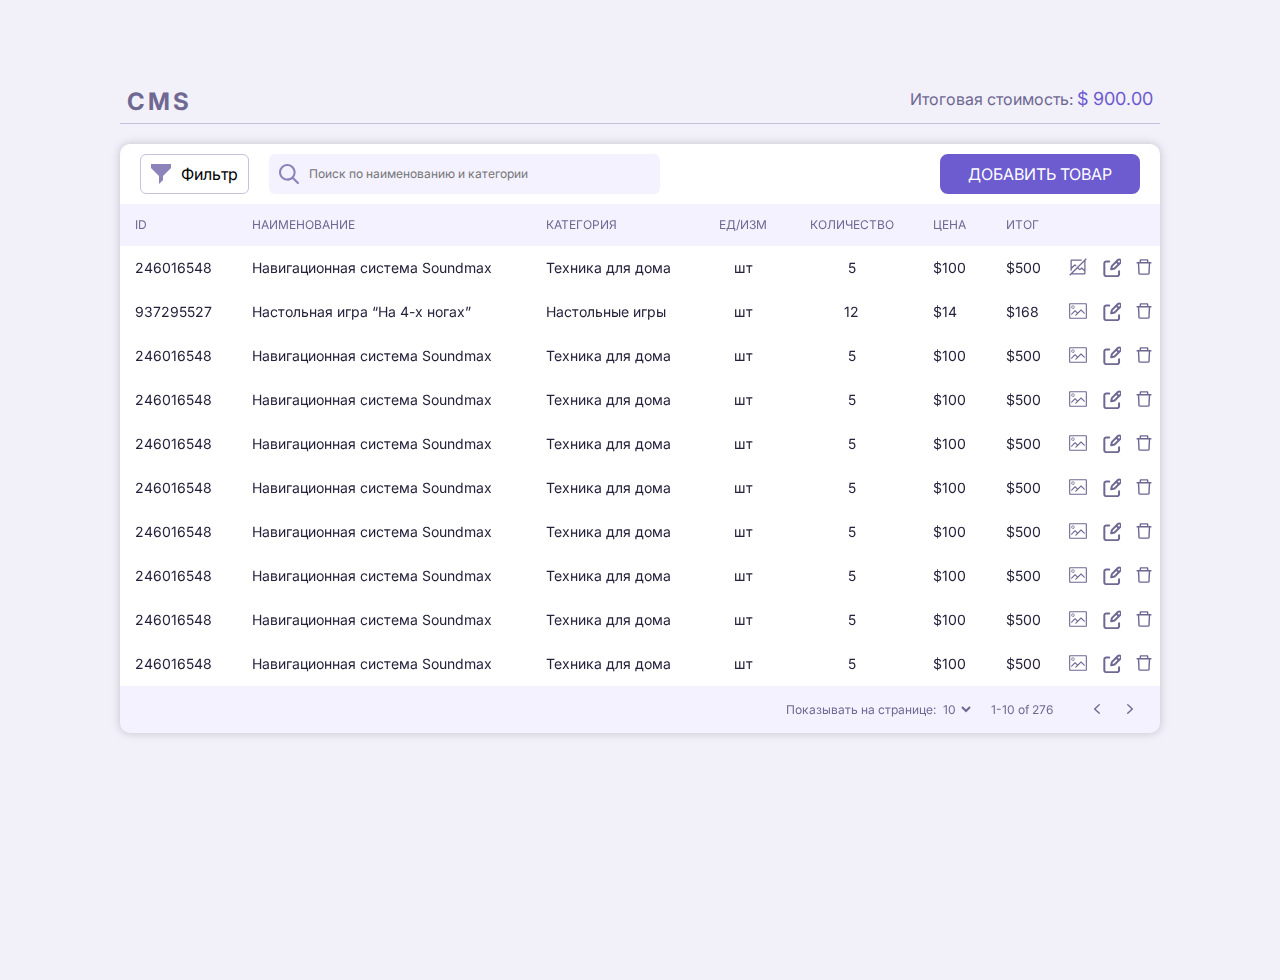
==== crm.html @ dfd211ee "this" ====
<!DOCTYPE html>
<html lang="ru">

<head>
  <meta charset="UTF-8">
  <meta http-equiv="X-UA-Compatible" content="IE=edge">
  <meta name="viewport" content="width=device-width, initial-scale=1.0">
  <link rel="stylesheet" href="style/style.css">
  <link rel="stylesheet" href="style/normalize.css">
  <link rel="stylesheet" href="style/reset.css">
  <link rel="preconnect" href="https://fonts.googleapis.com">
  <link rel="preconnect" href="https://fonts.gstatic.com" crossorigin>
  <link href="https://fonts.googleapis.com/css2?family=Inter:wght@300;400;500;700&family=Lato:wght@300;700&family=Rubik:wght@300;400;500;600;700&display=swap" rel="stylesheet">
  <script defer src="js/this.js"></script>
  <script defer src="js/cart.js"></script>
  <title>CRM-ShopOnline</title>
</head>

<body>

  <main class="main">
    <section class="table">
      <div class="container table__container">
        <div class="table__header">
          <h1 class="table__title">CMS</h1>
          <p class="add-item-text">Итоговая стоимость: <span class="add-item-price">$ 900.00</span></p>
        </div>

        <section class="main-content">
          <div class="main-content__container">
            <div class="main-content__head">
              <button class="main-content__button-f">Фильтр</button>
              <input type="text" class="main-content__search" placeholder="Поиск по наименованию и категории">

              <button class="main-content__button" type="submit">Добавить товар</button>

            </div>

            <div class="main-content__main-table">
              <table class="main-content__table-list">
                <thead class="main-content__thead">
                  <tr class="main-content__tr">
                    <td class="main-content__td">ID</td>
                    <td class="main-content__td">Наименование</td>
                    <td class="main-content__td">Категория</td>
                    <td class="main-content__td">ед/изм</td>
                    <td class="main-content__td">количество</td>
                    <td class="main-content__td">цена</td>
                    <td class="main-content__td">ИТОГ</td>
                    <td class="main-content__td"></td>
                    <td class="main-content__td"></td>
                    <td class="main-content__td"></td>
                  </tr>
                </thead>
                <tbody class="main-content__tbody">
                  <tr class="main-content__trr">
                    <td class="main-content__tdd">246016548</td>
                    <td class="main-content__tdd">Навигационная система Soundmax</td>
                    <td class="main-content__tdd">Техника для дома</td>
                    <td class="main-content__tdd">шт</td>
                    <td class="main-content__tdd">5</td>
                    <td class="main-content__tdd">$100</td>
                    <td class="main-content__tdd">$500</td>
                    <td class="main-content__tdd-noimg">
                      <a href="#" class="main-content__link">
                        <svg xmlns="http://www.w3.org/2000/svg" width="20" height="20" viewBox="0 0 20 20" fill="none">
                          <path d="M18.75 2.13375L17.8663 1.25L1.25 17.8663L2.13375 18.75L3.38375 17.5H16.25C16.5814 17.4995 16.899 17.3676 17.1333 17.1333C17.3676 16.899 17.4995 16.5814 17.5 16.25V3.38375L18.75 2.13375ZM16.25 16.25H4.63375L9.50437 11.3794L10.9913 12.8663C11.2257 13.1006 11.5435 13.2322 11.875 13.2322C12.2065 13.2322 12.5243 13.1006 12.7587 12.8663L13.75 11.875L16.25 14.3731V16.25ZM16.25 12.605L14.6337 10.9888C14.3993 10.7544 14.0815 10.6228 13.75 10.6228C13.4185 10.6228 13.1007 10.7544 12.8663 10.9888L11.875 11.98L10.3894 10.4944L16.25 4.63375V12.605Z" fill="#6E6893" />
                          <path d="M3.75 13.75V11.875L6.875 8.75187L7.73313 9.61062L8.61812 8.72563L7.75875 7.86625C7.52434 7.63191 7.20646 7.50027 6.875 7.50027C6.54354 7.50027 6.22566 7.63191 5.99125 7.86625L3.75 10.1075V3.75H13.75V2.5H3.75C3.41858 2.50033 3.10083 2.63213 2.86648 2.86648C2.63213 3.10083 2.50033 3.41858 2.5 3.75V13.75H3.75Z" fill="#6E6893" />
                        </svg>
                      </a>
                    </td>
                    <td class="main-content__tdd-edit">
                      <a href="#" class="main-content__link">
                        <svg xmlns="http://www.w3.org/2000/svg" width="20" height="20" viewBox="0 0 20 20" fill="none">
                          <g clip-path="url(#clip0_4315_208)">
                            <path d="M15.5629 4.86078L17.6394 6.93629L15.5629 4.86078ZM16.8982 3.03233L11.2834 8.64709C10.9933 8.9368 10.7955 9.3059 10.7148 9.70789L10.1962 12.304L12.7923 11.7844C13.1942 11.704 13.5629 11.5069 13.8531 11.2167L19.4678 5.60196C19.6366 5.43324 19.7704 5.23293 19.8617 5.01248C19.953 4.79203 20 4.55576 20 4.31714C20 4.07853 19.953 3.84225 19.8617 3.6218C19.7704 3.40136 19.6366 3.20105 19.4678 3.03233C19.2991 2.8636 19.0988 2.72976 18.8784 2.63845C18.6579 2.54714 18.4216 2.50014 18.183 2.50014C17.9444 2.50014 17.7081 2.54714 17.4877 2.63845C17.2672 2.72976 17.0669 2.8636 16.8982 3.03233V3.03233Z" stroke="#6E6893" stroke-width="2" stroke-linecap="round" stroke-linejoin="round" />
                            <path d="M18.0394 14.2648V17.206C18.0394 17.726 17.8328 18.2248 17.4651 18.5925C17.0973 18.9602 16.5986 19.1668 16.0786 19.1668H5.29415C4.77411 19.1668 4.27537 18.9602 3.90765 18.5925C3.53993 18.2248 3.33334 17.726 3.33334 17.206V6.42157C3.33334 5.90154 3.53993 5.4028 3.90765 5.03508C4.27537 4.66735 4.77411 4.46077 5.29415 4.46077H8.23535" stroke="#6E6893" stroke-width="2" stroke-linecap="round" stroke-linejoin="round" />
                          </g>
                          <defs>
                            <clipPath id="clip0_4315_208">
                              <rect width="20" height="20" fill="white" />
                            </clipPath>
                          </defs>
                        </svg>
                      </a>
                    </td>
                    <td class="main-content__tdd-delete">
                      <a href="#" class="main-content__link">
                        <svg xmlns="http://www.w3.org/2000/svg" width="20" height="20" viewBox="0 0 20 20" fill="none">
                          <path d="M7.03125 3.59375H6.875C6.96094 3.59375 7.03125 3.52344 7.03125 3.4375V3.59375H12.9688V3.4375C12.9688 3.52344 13.0391 3.59375 13.125 3.59375H12.9688V5H14.375V3.4375C14.375 2.74805 13.8145 2.1875 13.125 2.1875H6.875C6.18555 2.1875 5.625 2.74805 5.625 3.4375V5H7.03125V3.59375ZM16.875 5H3.125C2.7793 5 2.5 5.2793 2.5 5.625V6.25C2.5 6.33594 2.57031 6.40625 2.65625 6.40625H3.83594L4.31836 16.6211C4.34961 17.2871 4.90039 17.8125 5.56641 17.8125H14.4336C15.1016 17.8125 15.6504 17.2891 15.6816 16.6211L16.1641 6.40625H17.3438C17.4297 6.40625 17.5 6.33594 17.5 6.25V5.625C17.5 5.2793 17.2207 5 16.875 5ZM14.2832 16.4062H5.7168L5.24414 6.40625H14.7559L14.2832 16.4062Z" fill="#6E6893" />
                        </svg>
                      </a>
                    </td>
                  </tr>

                  <tr class="main-content__trr">
                    <td class="main-content__tdd">937295527</td>
                    <td class="main-content__tdd">Настольная игра “На 4-х ногах”</td>
                    <td class="main-content__tdd">Настольные игры</td>
                    <td class="main-content__tdd">шт</td>
                    <td class="main-content__tdd">12</td>
                    <td class="main-content__tdd">$14</td>
                    <td class="main-content__tdd">$168</td>
                    <td class="main-content__tdd-noimg">
                      <a href="#" class="main-content__link">
                        <svg xmlns="http://www.w3.org/2000/svg" width="20" height="20" viewBox="0 0 20 20" fill="none">
                          <path d="M17.7778 2.22223H2.22223C1.92754 2.22223 1.64493 2.33929 1.43655 2.54767C1.22818 2.75604 1.11111 3.03866 1.11111 3.33334V16.6667C1.11111 16.9614 1.22818 17.244 1.43655 17.4523C1.64493 17.6607 1.92754 17.7778 2.22223 17.7778H17.7778C18.0725 17.7778 18.3551 17.6607 18.5635 17.4523C18.7718 17.244 18.8889 16.9614 18.8889 16.6667V3.33334C18.8889 3.03866 18.7718 2.75604 18.5635 2.54767C18.3551 2.33929 18.0725 2.22223 17.7778 2.22223ZM2.22223 16.6667V3.33334H17.7778V16.6667H2.22223Z" fill="#6E6893"/>
                          <path d="M4.95555 7.77778C5.28518 7.77778 5.60741 7.68003 5.8815 7.49689C6.15558 7.31376 6.3692 7.05346 6.49535 6.74892C6.62149 6.44437 6.6545 6.10926 6.59019 5.78596C6.52588 5.46266 6.36715 5.16569 6.13406 4.9326C5.90097 4.69951 5.604 4.54078 5.2807 4.47647C4.9574 4.41216 4.62228 4.44516 4.31774 4.57131C4.0132 4.69746 3.7529 4.91108 3.56976 5.18516C3.38663 5.45924 3.28888 5.78147 3.28888 6.11111C3.28888 6.55314 3.46447 6.97706 3.77703 7.28962C4.0896 7.60218 4.51352 7.77778 4.95555 7.77778ZM4.95555 5.22222C5.13158 5.22112 5.30399 5.27232 5.45089 5.36932C5.5978 5.46632 5.71259 5.60476 5.78072 5.76708C5.84885 5.9294 5.86725 6.1083 5.83358 6.28109C5.79992 6.45389 5.7157 6.61279 5.59161 6.73766C5.46752 6.86253 5.30915 6.94774 5.13657 6.98249C4.96399 7.01724 4.78498 6.99997 4.62223 6.93285C4.45949 6.86574 4.32033 6.75182 4.22241 6.60552C4.12449 6.45923 4.07222 6.28715 4.07221 6.11111C4.07367 5.87729 4.1672 5.65345 4.33255 5.48811C4.49789 5.32277 4.72172 5.22923 4.95555 5.22778V5.22222Z" fill="#6E6893"/>
                          <path d="M12.6555 8.53889L9.65555 11.5389L7.43332 9.31666C7.32923 9.21319 7.18843 9.15511 7.04166 9.15511C6.89489 9.15511 6.75408 9.21319 6.64999 9.31666L3.28888 12.7222V14.2944L7.0611 10.5222L8.88888 12.3222L6.80555 14.4056H8.33332L13.0278 9.71111L16.6667 13.3333V11.7667L13.4389 8.53889C13.3348 8.43541 13.194 8.37733 13.0472 8.37733C12.9004 8.37733 12.7596 8.43541 12.6555 8.53889Z" fill="#6E6893"/>
                        </svg>
                      </a>
                    </td>
                    <td class="main-content__tdd-edit">
                      <a href="#" class="main-content__link">
                        <svg xmlns="http://www.w3.org/2000/svg" width="20" height="20" viewBox="0 0 20 20" fill="none">
                          <g clip-path="url(#clip0_4315_208)">
                            <path d="M15.5629 4.86078L17.6394 6.93629L15.5629 4.86078ZM16.8982 3.03233L11.2834 8.64709C10.9933 8.9368 10.7955 9.3059 10.7148 9.70789L10.1962 12.304L12.7923 11.7844C13.1942 11.704 13.5629 11.5069 13.8531 11.2167L19.4678 5.60196C19.6366 5.43324 19.7704 5.23293 19.8617 5.01248C19.953 4.79203 20 4.55576 20 4.31714C20 4.07853 19.953 3.84225 19.8617 3.6218C19.7704 3.40136 19.6366 3.20105 19.4678 3.03233C19.2991 2.8636 19.0988 2.72976 18.8784 2.63845C18.6579 2.54714 18.4216 2.50014 18.183 2.50014C17.9444 2.50014 17.7081 2.54714 17.4877 2.63845C17.2672 2.72976 17.0669 2.8636 16.8982 3.03233V3.03233Z" stroke="#6E6893" stroke-width="2" stroke-linecap="round" stroke-linejoin="round" />
                            <path d="M18.0394 14.2648V17.206C18.0394 17.726 17.8328 18.2248 17.4651 18.5925C17.0973 18.9602 16.5986 19.1668 16.0786 19.1668H5.29415C4.77411 19.1668 4.27537 18.9602 3.90765 18.5925C3.53993 18.2248 3.33334 17.726 3.33334 17.206V6.42157C3.33334 5.90154 3.53993 5.4028 3.90765 5.03508C4.27537 4.66735 4.77411 4.46077 5.29415 4.46077H8.23535" stroke="#6E6893" stroke-width="2" stroke-linecap="round" stroke-linejoin="round" />
                          </g>
                          <defs>
                            <clipPath id="clip0_4315_208">
                              <rect width="20" height="20" fill="white" />
                            </clipPath>
                          </defs>
                        </svg>
                      </a>
                    </td>
                    <td class="main-content__tdd-delete">
                      <a href="#" class="main-content__link">
                        <svg xmlns="http://www.w3.org/2000/svg" width="20" height="20" viewBox="0 0 20 20" fill="none">
                          <path d="M7.03125 3.59375H6.875C6.96094 3.59375 7.03125 3.52344 7.03125 3.4375V3.59375H12.9688V3.4375C12.9688 3.52344 13.0391 3.59375 13.125 3.59375H12.9688V5H14.375V3.4375C14.375 2.74805 13.8145 2.1875 13.125 2.1875H6.875C6.18555 2.1875 5.625 2.74805 5.625 3.4375V5H7.03125V3.59375ZM16.875 5H3.125C2.7793 5 2.5 5.2793 2.5 5.625V6.25C2.5 6.33594 2.57031 6.40625 2.65625 6.40625H3.83594L4.31836 16.6211C4.34961 17.2871 4.90039 17.8125 5.56641 17.8125H14.4336C15.1016 17.8125 15.6504 17.2891 15.6816 16.6211L16.1641 6.40625H17.3438C17.4297 6.40625 17.5 6.33594 17.5 6.25V5.625C17.5 5.2793 17.2207 5 16.875 5ZM14.2832 16.4062H5.7168L5.24414 6.40625H14.7559L14.2832 16.4062Z" fill="#6E6893" />
                        </svg>
                      </a>
                    </td>
                  </tr>

                  <tr class="main-content__trr">
                    <td class="main-content__tdd">246016548</td>
                    <td class="main-content__tdd">Навигационная система Soundmax</td>
                    <td class="main-content__tdd">Техника для дома</td>
                    <td class="main-content__tdd">шт</td>
                    <td class="main-content__tdd">5</td>
                    <td class="main-content__tdd">$100</td>
                    <td class="main-content__tdd">$500</td>
                    <td class="main-content__tdd-noimg">
                      <a href="#" class="main-content__link">
                        <svg xmlns="http://www.w3.org/2000/svg" width="20" height="20" viewBox="0 0 20 20" fill="none">
                          <path d="M17.7778 2.22223H2.22223C1.92754 2.22223 1.64493 2.33929 1.43655 2.54767C1.22818 2.75604 1.11111 3.03866 1.11111 3.33334V16.6667C1.11111 16.9614 1.22818 17.244 1.43655 17.4523C1.64493 17.6607 1.92754 17.7778 2.22223 17.7778H17.7778C18.0725 17.7778 18.3551 17.6607 18.5635 17.4523C18.7718 17.244 18.8889 16.9614 18.8889 16.6667V3.33334C18.8889 3.03866 18.7718 2.75604 18.5635 2.54767C18.3551 2.33929 18.0725 2.22223 17.7778 2.22223ZM2.22223 16.6667V3.33334H17.7778V16.6667H2.22223Z" fill="#6E6893"/>
                          <path d="M4.95555 7.77778C5.28518 7.77778 5.60741 7.68003 5.8815 7.49689C6.15558 7.31376 6.3692 7.05346 6.49535 6.74892C6.62149 6.44437 6.6545 6.10926 6.59019 5.78596C6.52588 5.46266 6.36715 5.16569 6.13406 4.9326C5.90097 4.69951 5.604 4.54078 5.2807 4.47647C4.9574 4.41216 4.62228 4.44516 4.31774 4.57131C4.0132 4.69746 3.7529 4.91108 3.56976 5.18516C3.38663 5.45924 3.28888 5.78147 3.28888 6.11111C3.28888 6.55314 3.46447 6.97706 3.77703 7.28962C4.0896 7.60218 4.51352 7.77778 4.95555 7.77778ZM4.95555 5.22222C5.13158 5.22112 5.30399 5.27232 5.45089 5.36932C5.5978 5.46632 5.71259 5.60476 5.78072 5.76708C5.84885 5.9294 5.86725 6.1083 5.83358 6.28109C5.79992 6.45389 5.7157 6.61279 5.59161 6.73766C5.46752 6.86253 5.30915 6.94774 5.13657 6.98249C4.96399 7.01724 4.78498 6.99997 4.62223 6.93285C4.45949 6.86574 4.32033 6.75182 4.22241 6.60552C4.12449 6.45923 4.07222 6.28715 4.07221 6.11111C4.07367 5.87729 4.1672 5.65345 4.33255 5.48811C4.49789 5.32277 4.72172 5.22923 4.95555 5.22778V5.22222Z" fill="#6E6893"/>
                          <path d="M12.6555 8.53889L9.65555 11.5389L7.43332 9.31666C7.32923 9.21319 7.18843 9.15511 7.04166 9.15511C6.89489 9.15511 6.75408 9.21319 6.64999 9.31666L3.28888 12.7222V14.2944L7.0611 10.5222L8.88888 12.3222L6.80555 14.4056H8.33332L13.0278 9.71111L16.6667 13.3333V11.7667L13.4389 8.53889C13.3348 8.43541 13.194 8.37733 13.0472 8.37733C12.9004 8.37733 12.7596 8.43541 12.6555 8.53889Z" fill="#6E6893"/>
                        </svg>
                      </a>
                    </td>
                    <td class="main-content__tdd-edit">
                      <a href="#" class="main-content__link">
                        <svg xmlns="http://www.w3.org/2000/svg" width="20" height="20" viewBox="0 0 20 20" fill="none">
                          <g clip-path="url(#clip0_4315_208)">
                            <path d="M15.5629 4.86078L17.6394 6.93629L15.5629 4.86078ZM16.8982 3.03233L11.2834 8.64709C10.9933 8.9368 10.7955 9.3059 10.7148 9.70789L10.1962 12.304L12.7923 11.7844C13.1942 11.704 13.5629 11.5069 13.8531 11.2167L19.4678 5.60196C19.6366 5.43324 19.7704 5.23293 19.8617 5.01248C19.953 4.79203 20 4.55576 20 4.31714C20 4.07853 19.953 3.84225 19.8617 3.6218C19.7704 3.40136 19.6366 3.20105 19.4678 3.03233C19.2991 2.8636 19.0988 2.72976 18.8784 2.63845C18.6579 2.54714 18.4216 2.50014 18.183 2.50014C17.9444 2.50014 17.7081 2.54714 17.4877 2.63845C17.2672 2.72976 17.0669 2.8636 16.8982 3.03233V3.03233Z" stroke="#6E6893" stroke-width="2" stroke-linecap="round" stroke-linejoin="round" />
                            <path d="M18.0394 14.2648V17.206C18.0394 17.726 17.8328 18.2248 17.4651 18.5925C17.0973 18.9602 16.5986 19.1668 16.0786 19.1668H5.29415C4.77411 19.1668 4.27537 18.9602 3.90765 18.5925C3.53993 18.2248 3.33334 17.726 3.33334 17.206V6.42157C3.33334 5.90154 3.53993 5.4028 3.90765 5.03508C4.27537 4.66735 4.77411 4.46077 5.29415 4.46077H8.23535" stroke="#6E6893" stroke-width="2" stroke-linecap="round" stroke-linejoin="round" />
                          </g>
                          <defs>
                            <clipPath id="clip0_4315_208">
                              <rect width="20" height="20" fill="white" />
                            </clipPath>
                          </defs>
                        </svg>
                      </a>
                    </td>
                    <td class="main-content__tdd-delete">
                      <a href="#" class="main-content__link">
                        <svg xmlns="http://www.w3.org/2000/svg" width="20" height="20" viewBox="0 0 20 20" fill="none">
                          <path d="M7.03125 3.59375H6.875C6.96094 3.59375 7.03125 3.52344 7.03125 3.4375V3.59375H12.9688V3.4375C12.9688 3.52344 13.0391 3.59375 13.125 3.59375H12.9688V5H14.375V3.4375C14.375 2.74805 13.8145 2.1875 13.125 2.1875H6.875C6.18555 2.1875 5.625 2.74805 5.625 3.4375V5H7.03125V3.59375ZM16.875 5H3.125C2.7793 5 2.5 5.2793 2.5 5.625V6.25C2.5 6.33594 2.57031 6.40625 2.65625 6.40625H3.83594L4.31836 16.6211C4.34961 17.2871 4.90039 17.8125 5.56641 17.8125H14.4336C15.1016 17.8125 15.6504 17.2891 15.6816 16.6211L16.1641 6.40625H17.3438C17.4297 6.40625 17.5 6.33594 17.5 6.25V5.625C17.5 5.2793 17.2207 5 16.875 5ZM14.2832 16.4062H5.7168L5.24414 6.40625H14.7559L14.2832 16.4062Z" fill="#6E6893" />
                        </svg>
                      </a>
                    </td>
                  </tr>

                  <tr class="main-content__trr">
                    <td class="main-content__tdd">246016548</td>
                    <td class="main-content__tdd">Навигационная система Soundmax</td>
                    <td class="main-content__tdd">Техника для дома</td>
                    <td class="main-content__tdd">шт</td>
                    <td class="main-content__tdd">5</td>
                    <td class="main-content__tdd">$100</td>
                    <td class="main-content__tdd">$500</td>
                    <td class="main-content__tdd-noimg">
                      <a href="#" class="main-content__link">
                        <svg xmlns="http://www.w3.org/2000/svg" width="20" height="20" viewBox="0 0 20 20" fill="none">
                          <path d="M17.7778 2.22223H2.22223C1.92754 2.22223 1.64493 2.33929 1.43655 2.54767C1.22818 2.75604 1.11111 3.03866 1.11111 3.33334V16.6667C1.11111 16.9614 1.22818 17.244 1.43655 17.4523C1.64493 17.6607 1.92754 17.7778 2.22223 17.7778H17.7778C18.0725 17.7778 18.3551 17.6607 18.5635 17.4523C18.7718 17.244 18.8889 16.9614 18.8889 16.6667V3.33334C18.8889 3.03866 18.7718 2.75604 18.5635 2.54767C18.3551 2.33929 18.0725 2.22223 17.7778 2.22223ZM2.22223 16.6667V3.33334H17.7778V16.6667H2.22223Z" fill="#6E6893"/>
                          <path d="M4.95555 7.77778C5.28518 7.77778 5.60741 7.68003 5.8815 7.49689C6.15558 7.31376 6.3692 7.05346 6.49535 6.74892C6.62149 6.44437 6.6545 6.10926 6.59019 5.78596C6.52588 5.46266 6.36715 5.16569 6.13406 4.9326C5.90097 4.69951 5.604 4.54078 5.2807 4.47647C4.9574 4.41216 4.62228 4.44516 4.31774 4.57131C4.0132 4.69746 3.7529 4.91108 3.56976 5.18516C3.38663 5.45924 3.28888 5.78147 3.28888 6.11111C3.28888 6.55314 3.46447 6.97706 3.77703 7.28962C4.0896 7.60218 4.51352 7.77778 4.95555 7.77778ZM4.95555 5.22222C5.13158 5.22112 5.30399 5.27232 5.45089 5.36932C5.5978 5.46632 5.71259 5.60476 5.78072 5.76708C5.84885 5.9294 5.86725 6.1083 5.83358 6.28109C5.79992 6.45389 5.7157 6.61279 5.59161 6.73766C5.46752 6.86253 5.30915 6.94774 5.13657 6.98249C4.96399 7.01724 4.78498 6.99997 4.62223 6.93285C4.45949 6.86574 4.32033 6.75182 4.22241 6.60552C4.12449 6.45923 4.07222 6.28715 4.07221 6.11111C4.07367 5.87729 4.1672 5.65345 4.33255 5.48811C4.49789 5.32277 4.72172 5.22923 4.95555 5.22778V5.22222Z" fill="#6E6893"/>
                          <path d="M12.6555 8.53889L9.65555 11.5389L7.43332 9.31666C7.32923 9.21319 7.18843 9.15511 7.04166 9.15511C6.89489 9.15511 6.75408 9.21319 6.64999 9.31666L3.28888 12.7222V14.2944L7.0611 10.5222L8.88888 12.3222L6.80555 14.4056H8.33332L13.0278 9.71111L16.6667 13.3333V11.7667L13.4389 8.53889C13.3348 8.43541 13.194 8.37733 13.0472 8.37733C12.9004 8.37733 12.7596 8.43541 12.6555 8.53889Z" fill="#6E6893"/>
                        </svg>
                      </a>
                    </td>
                    <td class="main-content__tdd-edit">
                      <a href="#" class="main-content__link">
                        <svg xmlns="http://www.w3.org/2000/svg" width="20" height="20" viewBox="0 0 20 20" fill="none">
                          <g clip-path="url(#clip0_4315_208)">
                            <path d="M15.5629 4.86078L17.6394 6.93629L15.5629 4.86078ZM16.8982 3.03233L11.2834 8.64709C10.9933 8.9368 10.7955 9.3059 10.7148 9.70789L10.1962 12.304L12.7923 11.7844C13.1942 11.704 13.5629 11.5069 13.8531 11.2167L19.4678 5.60196C19.6366 5.43324 19.7704 5.23293 19.8617 5.01248C19.953 4.79203 20 4.55576 20 4.31714C20 4.07853 19.953 3.84225 19.8617 3.6218C19.7704 3.40136 19.6366 3.20105 19.4678 3.03233C19.2991 2.8636 19.0988 2.72976 18.8784 2.63845C18.6579 2.54714 18.4216 2.50014 18.183 2.50014C17.9444 2.50014 17.7081 2.54714 17.4877 2.63845C17.2672 2.72976 17.0669 2.8636 16.8982 3.03233V3.03233Z" stroke="#6E6893" stroke-width="2" stroke-linecap="round" stroke-linejoin="round" />
                            <path d="M18.0394 14.2648V17.206C18.0394 17.726 17.8328 18.2248 17.4651 18.5925C17.0973 18.9602 16.5986 19.1668 16.0786 19.1668H5.29415C4.77411 19.1668 4.27537 18.9602 3.90765 18.5925C3.53993 18.2248 3.33334 17.726 3.33334 17.206V6.42157C3.33334 5.90154 3.53993 5.4028 3.90765 5.03508C4.27537 4.66735 4.77411 4.46077 5.29415 4.46077H8.23535" stroke="#6E6893" stroke-width="2" stroke-linecap="round" stroke-linejoin="round" />
                          </g>
                          <defs>
                            <clipPath id="clip0_4315_208">
                              <rect width="20" height="20" fill="white" />
                            </clipPath>
                          </defs>
                        </svg>
                      </a>
                    </td>
                    <td class="main-content__tdd-delete">
                      <a href="#" class="main-content__link">
                        <svg xmlns="http://www.w3.org/2000/svg" width="20" height="20" viewBox="0 0 20 20" fill="none">
                          <path d="M7.03125 3.59375H6.875C6.96094 3.59375 7.03125 3.52344 7.03125 3.4375V3.59375H12.9688V3.4375C12.9688 3.52344 13.0391 3.59375 13.125 3.59375H12.9688V5H14.375V3.4375C14.375 2.74805 13.8145 2.1875 13.125 2.1875H6.875C6.18555 2.1875 5.625 2.74805 5.625 3.4375V5H7.03125V3.59375ZM16.875 5H3.125C2.7793 5 2.5 5.2793 2.5 5.625V6.25C2.5 6.33594 2.57031 6.40625 2.65625 6.40625H3.83594L4.31836 16.6211C4.34961 17.2871 4.90039 17.8125 5.56641 17.8125H14.4336C15.1016 17.8125 15.6504 17.2891 15.6816 16.6211L16.1641 6.40625H17.3438C17.4297 6.40625 17.5 6.33594 17.5 6.25V5.625C17.5 5.2793 17.2207 5 16.875 5ZM14.2832 16.4062H5.7168L5.24414 6.40625H14.7559L14.2832 16.4062Z" fill="#6E6893" />
                        </svg>
                      </a>
                    </td>
                  </tr>

                  <tr class="main-content__trr">
                    <td class="main-content__tdd">246016548</td>
                    <td class="main-content__tdd">Навигационная система Soundmax</td>
                    <td class="main-content__tdd">Техника для дома</td>
                    <td class="main-content__tdd">шт</td>
                    <td class="main-content__tdd">5</td>
                    <td class="main-content__tdd">$100</td>
                    <td class="main-content__tdd">$500</td>
                    <td class="main-content__tdd-noimg">
                      <a href="#" class="main-content__link">
                        <svg xmlns="http://www.w3.org/2000/svg" width="20" height="20" viewBox="0 0 20 20" fill="none">
                          <path d="M17.7778 2.22223H2.22223C1.92754 2.22223 1.64493 2.33929 1.43655 2.54767C1.22818 2.75604 1.11111 3.03866 1.11111 3.33334V16.6667C1.11111 16.9614 1.22818 17.244 1.43655 17.4523C1.64493 17.6607 1.92754 17.7778 2.22223 17.7778H17.7778C18.0725 17.7778 18.3551 17.6607 18.5635 17.4523C18.7718 17.244 18.8889 16.9614 18.8889 16.6667V3.33334C18.8889 3.03866 18.7718 2.75604 18.5635 2.54767C18.3551 2.33929 18.0725 2.22223 17.7778 2.22223ZM2.22223 16.6667V3.33334H17.7778V16.6667H2.22223Z" fill="#6E6893"/>
                          <path d="M4.95555 7.77778C5.28518 7.77778 5.60741 7.68003 5.8815 7.49689C6.15558 7.31376 6.3692 7.05346 6.49535 6.74892C6.62149 6.44437 6.6545 6.10926 6.59019 5.78596C6.52588 5.46266 6.36715 5.16569 6.13406 4.9326C5.90097 4.69951 5.604 4.54078 5.2807 4.47647C4.9574 4.41216 4.62228 4.44516 4.31774 4.57131C4.0132 4.69746 3.7529 4.91108 3.56976 5.18516C3.38663 5.45924 3.28888 5.78147 3.28888 6.11111C3.28888 6.55314 3.46447 6.97706 3.77703 7.28962C4.0896 7.60218 4.51352 7.77778 4.95555 7.77778ZM4.95555 5.22222C5.13158 5.22112 5.30399 5.27232 5.45089 5.36932C5.5978 5.46632 5.71259 5.60476 5.78072 5.76708C5.84885 5.9294 5.86725 6.1083 5.83358 6.28109C5.79992 6.45389 5.7157 6.61279 5.59161 6.73766C5.46752 6.86253 5.30915 6.94774 5.13657 6.98249C4.96399 7.01724 4.78498 6.99997 4.62223 6.93285C4.45949 6.86574 4.32033 6.75182 4.22241 6.60552C4.12449 6.45923 4.07222 6.28715 4.07221 6.11111C4.07367 5.87729 4.1672 5.65345 4.33255 5.48811C4.49789 5.32277 4.72172 5.22923 4.95555 5.22778V5.22222Z" fill="#6E6893"/>
                          <path d="M12.6555 8.53889L9.65555 11.5389L7.43332 9.31666C7.32923 9.21319 7.18843 9.15511 7.04166 9.15511C6.89489 9.15511 6.75408 9.21319 6.64999 9.31666L3.28888 12.7222V14.2944L7.0611 10.5222L8.88888 12.3222L6.80555 14.4056H8.33332L13.0278 9.71111L16.6667 13.3333V11.7667L13.4389 8.53889C13.3348 8.43541 13.194 8.37733 13.0472 8.37733C12.9004 8.37733 12.7596 8.43541 12.6555 8.53889Z" fill="#6E6893"/>
                        </svg>
                      </a>
                    </td>
                    <td class="main-content__tdd-edit">
                      <a href="#" class="main-content__link">
                        <svg xmlns="http://www.w3.org/2000/svg" width="20" height="20" viewBox="0 0 20 20" fill="none">
                          <g clip-path="url(#clip0_4315_208)">
                            <path d="M15.5629 4.86078L17.6394 6.93629L15.5629 4.86078ZM16.8982 3.03233L11.2834 8.64709C10.9933 8.9368 10.7955 9.3059 10.7148 9.70789L10.1962 12.304L12.7923 11.7844C13.1942 11.704 13.5629 11.5069 13.8531 11.2167L19.4678 5.60196C19.6366 5.43324 19.7704 5.23293 19.8617 5.01248C19.953 4.79203 20 4.55576 20 4.31714C20 4.07853 19.953 3.84225 19.8617 3.6218C19.7704 3.40136 19.6366 3.20105 19.4678 3.03233C19.2991 2.8636 19.0988 2.72976 18.8784 2.63845C18.6579 2.54714 18.4216 2.50014 18.183 2.50014C17.9444 2.50014 17.7081 2.54714 17.4877 2.63845C17.2672 2.72976 17.0669 2.8636 16.8982 3.03233V3.03233Z" stroke="#6E6893" stroke-width="2" stroke-linecap="round" stroke-linejoin="round" />
                            <path d="M18.0394 14.2648V17.206C18.0394 17.726 17.8328 18.2248 17.4651 18.5925C17.0973 18.9602 16.5986 19.1668 16.0786 19.1668H5.29415C4.77411 19.1668 4.27537 18.9602 3.90765 18.5925C3.53993 18.2248 3.33334 17.726 3.33334 17.206V6.42157C3.33334 5.90154 3.53993 5.4028 3.90765 5.03508C4.27537 4.66735 4.77411 4.46077 5.29415 4.46077H8.23535" stroke="#6E6893" stroke-width="2" stroke-linecap="round" stroke-linejoin="round" />
                          </g>
                          <defs>
                            <clipPath id="clip0_4315_208">
                              <rect width="20" height="20" fill="white" />
                            </clipPath>
                          </defs>
                        </svg>
                      </a>
                    </td>
                    <td class="main-content__tdd-delete">
                      <a href="#" class="main-content__link">
                        <svg xmlns="http://www.w3.org/2000/svg" width="20" height="20" viewBox="0 0 20 20" fill="none">
                          <path d="M7.03125 3.59375H6.875C6.96094 3.59375 7.03125 3.52344 7.03125 3.4375V3.59375H12.9688V3.4375C12.9688 3.52344 13.0391 3.59375 13.125 3.59375H12.9688V5H14.375V3.4375C14.375 2.74805 13.8145 2.1875 13.125 2.1875H6.875C6.18555 2.1875 5.625 2.74805 5.625 3.4375V5H7.03125V3.59375ZM16.875 5H3.125C2.7793 5 2.5 5.2793 2.5 5.625V6.25C2.5 6.33594 2.57031 6.40625 2.65625 6.40625H3.83594L4.31836 16.6211C4.34961 17.2871 4.90039 17.8125 5.56641 17.8125H14.4336C15.1016 17.8125 15.6504 17.2891 15.6816 16.6211L16.1641 6.40625H17.3438C17.4297 6.40625 17.5 6.33594 17.5 6.25V5.625C17.5 5.2793 17.2207 5 16.875 5ZM14.2832 16.4062H5.7168L5.24414 6.40625H14.7559L14.2832 16.4062Z" fill="#6E6893" />
                        </svg>
                      </a>
                    </td>
                  </tr>

                  <tr class="main-content__trr">
                    <td class="main-content__tdd">246016548</td>
                    <td class="main-content__tdd">Навигационная система Soundmax</td>
                    <td class="main-content__tdd">Техника для дома</td>
                    <td class="main-content__tdd">шт</td>
                    <td class="main-content__tdd">5</td>
                    <td class="main-content__tdd">$100</td>
                    <td class="main-content__tdd">$500</td>
                    <td class="main-content__tdd-noimg">
                      <a href="#" class="main-content__link">
                        <svg xmlns="http://www.w3.org/2000/svg" width="20" height="20" viewBox="0 0 20 20" fill="none">
                          <path d="M17.7778 2.22223H2.22223C1.92754 2.22223 1.64493 2.33929 1.43655 2.54767C1.22818 2.75604 1.11111 3.03866 1.11111 3.33334V16.6667C1.11111 16.9614 1.22818 17.244 1.43655 17.4523C1.64493 17.6607 1.92754 17.7778 2.22223 17.7778H17.7778C18.0725 17.7778 18.3551 17.6607 18.5635 17.4523C18.7718 17.244 18.8889 16.9614 18.8889 16.6667V3.33334C18.8889 3.03866 18.7718 2.75604 18.5635 2.54767C18.3551 2.33929 18.0725 2.22223 17.7778 2.22223ZM2.22223 16.6667V3.33334H17.7778V16.6667H2.22223Z" fill="#6E6893"/>
                          <path d="M4.95555 7.77778C5.28518 7.77778 5.60741 7.68003 5.8815 7.49689C6.15558 7.31376 6.3692 7.05346 6.49535 6.74892C6.62149 6.44437 6.6545 6.10926 6.59019 5.78596C6.52588 5.46266 6.36715 5.16569 6.13406 4.9326C5.90097 4.69951 5.604 4.54078 5.2807 4.47647C4.9574 4.41216 4.62228 4.44516 4.31774 4.57131C4.0132 4.69746 3.7529 4.91108 3.56976 5.18516C3.38663 5.45924 3.28888 5.78147 3.28888 6.11111C3.28888 6.55314 3.46447 6.97706 3.77703 7.28962C4.0896 7.60218 4.51352 7.77778 4.95555 7.77778ZM4.95555 5.22222C5.13158 5.22112 5.30399 5.27232 5.45089 5.36932C5.5978 5.46632 5.71259 5.60476 5.78072 5.76708C5.84885 5.9294 5.86725 6.1083 5.83358 6.28109C5.79992 6.45389 5.7157 6.61279 5.59161 6.73766C5.46752 6.86253 5.30915 6.94774 5.13657 6.98249C4.96399 7.01724 4.78498 6.99997 4.62223 6.93285C4.45949 6.86574 4.32033 6.75182 4.22241 6.60552C4.12449 6.45923 4.07222 6.28715 4.07221 6.11111C4.07367 5.87729 4.1672 5.65345 4.33255 5.48811C4.49789 5.32277 4.72172 5.22923 4.95555 5.22778V5.22222Z" fill="#6E6893"/>
                          <path d="M12.6555 8.53889L9.65555 11.5389L7.43332 9.31666C7.32923 9.21319 7.18843 9.15511 7.04166 9.15511C6.89489 9.15511 6.75408 9.21319 6.64999 9.31666L3.28888 12.7222V14.2944L7.0611 10.5222L8.88888 12.3222L6.80555 14.4056H8.33332L13.0278 9.71111L16.6667 13.3333V11.7667L13.4389 8.53889C13.3348 8.43541 13.194 8.37733 13.0472 8.37733C12.9004 8.37733 12.7596 8.43541 12.6555 8.53889Z" fill="#6E6893"/>
                        </svg>
                      </a>
                    </td>
                    <td class="main-content__tdd-edit">
                      <a href="#" class="main-content__link">
                        <svg xmlns="http://www.w3.org/2000/svg" width="20" height="20" viewBox="0 0 20 20" fill="none">
                          <g clip-path="url(#clip0_4315_208)">
                            <path d="M15.5629 4.86078L17.6394 6.93629L15.5629 4.86078ZM16.8982 3.03233L11.2834 8.64709C10.9933 8.9368 10.7955 9.3059 10.7148 9.70789L10.1962 12.304L12.7923 11.7844C13.1942 11.704 13.5629 11.5069 13.8531 11.2167L19.4678 5.60196C19.6366 5.43324 19.7704 5.23293 19.8617 5.01248C19.953 4.79203 20 4.55576 20 4.31714C20 4.07853 19.953 3.84225 19.8617 3.6218C19.7704 3.40136 19.6366 3.20105 19.4678 3.03233C19.2991 2.8636 19.0988 2.72976 18.8784 2.63845C18.6579 2.54714 18.4216 2.50014 18.183 2.50014C17.9444 2.50014 17.7081 2.54714 17.4877 2.63845C17.2672 2.72976 17.0669 2.8636 16.8982 3.03233V3.03233Z" stroke="#6E6893" stroke-width="2" stroke-linecap="round" stroke-linejoin="round" />
                            <path d="M18.0394 14.2648V17.206C18.0394 17.726 17.8328 18.2248 17.4651 18.5925C17.0973 18.9602 16.5986 19.1668 16.0786 19.1668H5.29415C4.77411 19.1668 4.27537 18.9602 3.90765 18.5925C3.53993 18.2248 3.33334 17.726 3.33334 17.206V6.42157C3.33334 5.90154 3.53993 5.4028 3.90765 5.03508C4.27537 4.66735 4.77411 4.46077 5.29415 4.46077H8.23535" stroke="#6E6893" stroke-width="2" stroke-linecap="round" stroke-linejoin="round" />
                          </g>
                          <defs>
                            <clipPath id="clip0_4315_208">
                              <rect width="20" height="20" fill="white" />
                            </clipPath>
                          </defs>
                        </svg>
                      </a>
                    </td>
                    <td class="main-content__tdd-delete">
                      <a href="#" class="main-content__link">
                        <svg xmlns="http://www.w3.org/2000/svg" width="20" height="20" viewBox="0 0 20 20" fill="none">
                          <path d="M7.03125 3.59375H6.875C6.96094 3.59375 7.03125 3.52344 7.03125 3.4375V3.59375H12.9688V3.4375C12.9688 3.52344 13.0391 3.59375 13.125 3.59375H12.9688V5H14.375V3.4375C14.375 2.74805 13.8145 2.1875 13.125 2.1875H6.875C6.18555 2.1875 5.625 2.74805 5.625 3.4375V5H7.03125V3.59375ZM16.875 5H3.125C2.7793 5 2.5 5.2793 2.5 5.625V6.25C2.5 6.33594 2.57031 6.40625 2.65625 6.40625H3.83594L4.31836 16.6211C4.34961 17.2871 4.90039 17.8125 5.56641 17.8125H14.4336C15.1016 17.8125 15.6504 17.2891 15.6816 16.6211L16.1641 6.40625H17.3438C17.4297 6.40625 17.5 6.33594 17.5 6.25V5.625C17.5 5.2793 17.2207 5 16.875 5ZM14.2832 16.4062H5.7168L5.24414 6.40625H14.7559L14.2832 16.4062Z" fill="#6E6893" />
                        </svg>
                      </a>
                    </td>
                  </tr>

                  <tr class="main-content__trr">
                    <td class="main-content__tdd">246016548</td>
                    <td class="main-content__tdd">Навигационная система Soundmax</td>
                    <td class="main-content__tdd">Техника для дома</td>
                    <td class="main-content__tdd">шт</td>
                    <td class="main-content__tdd">5</td>
                    <td class="main-content__tdd">$100</td>
                    <td class="main-content__tdd">$500</td>
                    <td class="main-content__tdd-noimg">
                      <a href="#" class="main-content__link">
                        <svg xmlns="http://www.w3.org/2000/svg" width="20" height="20" viewBox="0 0 20 20" fill="none">
                          <path d="M17.7778 2.22223H2.22223C1.92754 2.22223 1.64493 2.33929 1.43655 2.54767C1.22818 2.75604 1.11111 3.03866 1.11111 3.33334V16.6667C1.11111 16.9614 1.22818 17.244 1.43655 17.4523C1.64493 17.6607 1.92754 17.7778 2.22223 17.7778H17.7778C18.0725 17.7778 18.3551 17.6607 18.5635 17.4523C18.7718 17.244 18.8889 16.9614 18.8889 16.6667V3.33334C18.8889 3.03866 18.7718 2.75604 18.5635 2.54767C18.3551 2.33929 18.0725 2.22223 17.7778 2.22223ZM2.22223 16.6667V3.33334H17.7778V16.6667H2.22223Z" fill="#6E6893"/>
                          <path d="M4.95555 7.77778C5.28518 7.77778 5.60741 7.68003 5.8815 7.49689C6.15558 7.31376 6.3692 7.05346 6.49535 6.74892C6.62149 6.44437 6.6545 6.10926 6.59019 5.78596C6.52588 5.46266 6.36715 5.16569 6.13406 4.9326C5.90097 4.69951 5.604 4.54078 5.2807 4.47647C4.9574 4.41216 4.62228 4.44516 4.31774 4.57131C4.0132 4.69746 3.7529 4.91108 3.56976 5.18516C3.38663 5.45924 3.28888 5.78147 3.28888 6.11111C3.28888 6.55314 3.46447 6.97706 3.77703 7.28962C4.0896 7.60218 4.51352 7.77778 4.95555 7.77778ZM4.95555 5.22222C5.13158 5.22112 5.30399 5.27232 5.45089 5.36932C5.5978 5.46632 5.71259 5.60476 5.78072 5.76708C5.84885 5.9294 5.86725 6.1083 5.83358 6.28109C5.79992 6.45389 5.7157 6.61279 5.59161 6.73766C5.46752 6.86253 5.30915 6.94774 5.13657 6.98249C4.96399 7.01724 4.78498 6.99997 4.62223 6.93285C4.45949 6.86574 4.32033 6.75182 4.22241 6.60552C4.12449 6.45923 4.07222 6.28715 4.07221 6.11111C4.07367 5.87729 4.1672 5.65345 4.33255 5.48811C4.49789 5.32277 4.72172 5.22923 4.95555 5.22778V5.22222Z" fill="#6E6893"/>
                          <path d="M12.6555 8.53889L9.65555 11.5389L7.43332 9.31666C7.32923 9.21319 7.18843 9.15511 7.04166 9.15511C6.89489 9.15511 6.75408 9.21319 6.64999 9.31666L3.28888 12.7222V14.2944L7.0611 10.5222L8.88888 12.3222L6.80555 14.4056H8.33332L13.0278 9.71111L16.6667 13.3333V11.7667L13.4389 8.53889C13.3348 8.43541 13.194 8.37733 13.0472 8.37733C12.9004 8.37733 12.7596 8.43541 12.6555 8.53889Z" fill="#6E6893"/>
                        </svg>
                      </a>
                    </td>
                    <td class="main-content__tdd-edit">
                      <a href="#" class="main-content__link">
                        <svg xmlns="http://www.w3.org/2000/svg" width="20" height="20" viewBox="0 0 20 20" fill="none">
                          <g clip-path="url(#clip0_4315_208)">
                            <path d="M15.5629 4.86078L17.6394 6.93629L15.5629 4.86078ZM16.8982 3.03233L11.2834 8.64709C10.9933 8.9368 10.7955 9.3059 10.7148 9.70789L10.1962 12.304L12.7923 11.7844C13.1942 11.704 13.5629 11.5069 13.8531 11.2167L19.4678 5.60196C19.6366 5.43324 19.7704 5.23293 19.8617 5.01248C19.953 4.79203 20 4.55576 20 4.31714C20 4.07853 19.953 3.84225 19.8617 3.6218C19.7704 3.40136 19.6366 3.20105 19.4678 3.03233C19.2991 2.8636 19.0988 2.72976 18.8784 2.63845C18.6579 2.54714 18.4216 2.50014 18.183 2.50014C17.9444 2.50014 17.7081 2.54714 17.4877 2.63845C17.2672 2.72976 17.0669 2.8636 16.8982 3.03233V3.03233Z" stroke="#6E6893" stroke-width="2" stroke-linecap="round" stroke-linejoin="round" />
                            <path d="M18.0394 14.2648V17.206C18.0394 17.726 17.8328 18.2248 17.4651 18.5925C17.0973 18.9602 16.5986 19.1668 16.0786 19.1668H5.29415C4.77411 19.1668 4.27537 18.9602 3.90765 18.5925C3.53993 18.2248 3.33334 17.726 3.33334 17.206V6.42157C3.33334 5.90154 3.53993 5.4028 3.90765 5.03508C4.27537 4.66735 4.77411 4.46077 5.29415 4.46077H8.23535" stroke="#6E6893" stroke-width="2" stroke-linecap="round" stroke-linejoin="round" />
                          </g>
                          <defs>
                            <clipPath id="clip0_4315_208">
                              <rect width="20" height="20" fill="white" />
                            </clipPath>
                          </defs>
                        </svg>
                      </a>
                    </td>
                    <td class="main-content__tdd-delete">
                      <a href="#" class="main-content__link">
                        <svg xmlns="http://www.w3.org/2000/svg" width="20" height="20" viewBox="0 0 20 20" fill="none">
                          <path d="M7.03125 3.59375H6.875C6.96094 3.59375 7.03125 3.52344 7.03125 3.4375V3.59375H12.9688V3.4375C12.9688 3.52344 13.0391 3.59375 13.125 3.59375H12.9688V5H14.375V3.4375C14.375 2.74805 13.8145 2.1875 13.125 2.1875H6.875C6.18555 2.1875 5.625 2.74805 5.625 3.4375V5H7.03125V3.59375ZM16.875 5H3.125C2.7793 5 2.5 5.2793 2.5 5.625V6.25C2.5 6.33594 2.57031 6.40625 2.65625 6.40625H3.83594L4.31836 16.6211C4.34961 17.2871 4.90039 17.8125 5.56641 17.8125H14.4336C15.1016 17.8125 15.6504 17.2891 15.6816 16.6211L16.1641 6.40625H17.3438C17.4297 6.40625 17.5 6.33594 17.5 6.25V5.625C17.5 5.2793 17.2207 5 16.875 5ZM14.2832 16.4062H5.7168L5.24414 6.40625H14.7559L14.2832 16.4062Z" fill="#6E6893" />
                        </svg>
                      </a>
                    </td>
                  </tr>

                  <tr class="main-content__trr">
                    <td class="main-content__tdd">246016548</td>
                    <td class="main-content__tdd">Навигационная система Soundmax</td>
                    <td class="main-content__tdd">Техника для дома</td>
                    <td class="main-content__tdd">шт</td>
                    <td class="main-content__tdd">5</td>
                    <td class="main-content__tdd">$100</td>
                    <td class="main-content__tdd">$500</td>
                    <td class="main-content__tdd-noimg">
                      <a href="#" class="main-content__link">
                        <svg xmlns="http://www.w3.org/2000/svg" width="20" height="20" viewBox="0 0 20 20" fill="none">
                          <path d="M17.7778 2.22223H2.22223C1.92754 2.22223 1.64493 2.33929 1.43655 2.54767C1.22818 2.75604 1.11111 3.03866 1.11111 3.33334V16.6667C1.11111 16.9614 1.22818 17.244 1.43655 17.4523C1.64493 17.6607 1.92754 17.7778 2.22223 17.7778H17.7778C18.0725 17.7778 18.3551 17.6607 18.5635 17.4523C18.7718 17.244 18.8889 16.9614 18.8889 16.6667V3.33334C18.8889 3.03866 18.7718 2.75604 18.5635 2.54767C18.3551 2.33929 18.0725 2.22223 17.7778 2.22223ZM2.22223 16.6667V3.33334H17.7778V16.6667H2.22223Z" fill="#6E6893"/>
                          <path d="M4.95555 7.77778C5.28518 7.77778 5.60741 7.68003 5.8815 7.49689C6.15558 7.31376 6.3692 7.05346 6.49535 6.74892C6.62149 6.44437 6.6545 6.10926 6.59019 5.78596C6.52588 5.46266 6.36715 5.16569 6.13406 4.9326C5.90097 4.69951 5.604 4.54078 5.2807 4.47647C4.9574 4.41216 4.62228 4.44516 4.31774 4.57131C4.0132 4.69746 3.7529 4.91108 3.56976 5.18516C3.38663 5.45924 3.28888 5.78147 3.28888 6.11111C3.28888 6.55314 3.46447 6.97706 3.77703 7.28962C4.0896 7.60218 4.51352 7.77778 4.95555 7.77778ZM4.95555 5.22222C5.13158 5.22112 5.30399 5.27232 5.45089 5.36932C5.5978 5.46632 5.71259 5.60476 5.78072 5.76708C5.84885 5.9294 5.86725 6.1083 5.83358 6.28109C5.79992 6.45389 5.7157 6.61279 5.59161 6.73766C5.46752 6.86253 5.30915 6.94774 5.13657 6.98249C4.96399 7.01724 4.78498 6.99997 4.62223 6.93285C4.45949 6.86574 4.32033 6.75182 4.22241 6.60552C4.12449 6.45923 4.07222 6.28715 4.07221 6.11111C4.07367 5.87729 4.1672 5.65345 4.33255 5.48811C4.49789 5.32277 4.72172 5.22923 4.95555 5.22778V5.22222Z" fill="#6E6893"/>
                          <path d="M12.6555 8.53889L9.65555 11.5389L7.43332 9.31666C7.32923 9.21319 7.18843 9.15511 7.04166 9.15511C6.89489 9.15511 6.75408 9.21319 6.64999 9.31666L3.28888 12.7222V14.2944L7.0611 10.5222L8.88888 12.3222L6.80555 14.4056H8.33332L13.0278 9.71111L16.6667 13.3333V11.7667L13.4389 8.53889C13.3348 8.43541 13.194 8.37733 13.0472 8.37733C12.9004 8.37733 12.7596 8.43541 12.6555 8.53889Z" fill="#6E6893"/>
                        </svg>
                      </a>
                    </td>
                    <td class="main-content__tdd-edit">
                      <a href="#" class="main-content__link">
                        <svg xmlns="http://www.w3.org/2000/svg" width="20" height="20" viewBox="0 0 20 20" fill="none">
                          <g clip-path="url(#clip0_4315_208)">
                            <path d="M15.5629 4.86078L17.6394 6.93629L15.5629 4.86078ZM16.8982 3.03233L11.2834 8.64709C10.9933 8.9368 10.7955 9.3059 10.7148 9.70789L10.1962 12.304L12.7923 11.7844C13.1942 11.704 13.5629 11.5069 13.8531 11.2167L19.4678 5.60196C19.6366 5.43324 19.7704 5.23293 19.8617 5.01248C19.953 4.79203 20 4.55576 20 4.31714C20 4.07853 19.953 3.84225 19.8617 3.6218C19.7704 3.40136 19.6366 3.20105 19.4678 3.03233C19.2991 2.8636 19.0988 2.72976 18.8784 2.63845C18.6579 2.54714 18.4216 2.50014 18.183 2.50014C17.9444 2.50014 17.7081 2.54714 17.4877 2.63845C17.2672 2.72976 17.0669 2.8636 16.8982 3.03233V3.03233Z" stroke="#6E6893" stroke-width="2" stroke-linecap="round" stroke-linejoin="round" />
                            <path d="M18.0394 14.2648V17.206C18.0394 17.726 17.8328 18.2248 17.4651 18.5925C17.0973 18.9602 16.5986 19.1668 16.0786 19.1668H5.29415C4.77411 19.1668 4.27537 18.9602 3.90765 18.5925C3.53993 18.2248 3.33334 17.726 3.33334 17.206V6.42157C3.33334 5.90154 3.53993 5.4028 3.90765 5.03508C4.27537 4.66735 4.77411 4.46077 5.29415 4.46077H8.23535" stroke="#6E6893" stroke-width="2" stroke-linecap="round" stroke-linejoin="round" />
                          </g>
                          <defs>
                            <clipPath id="clip0_4315_208">
                              <rect width="20" height="20" fill="white" />
                            </clipPath>
                          </defs>
                        </svg>
                      </a>
                    </td>
                    <td class="main-content__tdd-delete">
                      <a href="#" class="main-content__link">
                        <svg xmlns="http://www.w3.org/2000/svg" width="20" height="20" viewBox="0 0 20 20" fill="none">
                          <path d="M7.03125 3.59375H6.875C6.96094 3.59375 7.03125 3.52344 7.03125 3.4375V3.59375H12.9688V3.4375C12.9688 3.52344 13.0391 3.59375 13.125 3.59375H12.9688V5H14.375V3.4375C14.375 2.74805 13.8145 2.1875 13.125 2.1875H6.875C6.18555 2.1875 5.625 2.74805 5.625 3.4375V5H7.03125V3.59375ZM16.875 5H3.125C2.7793 5 2.5 5.2793 2.5 5.625V6.25C2.5 6.33594 2.57031 6.40625 2.65625 6.40625H3.83594L4.31836 16.6211C4.34961 17.2871 4.90039 17.8125 5.56641 17.8125H14.4336C15.1016 17.8125 15.6504 17.2891 15.6816 16.6211L16.1641 6.40625H17.3438C17.4297 6.40625 17.5 6.33594 17.5 6.25V5.625C17.5 5.2793 17.2207 5 16.875 5ZM14.2832 16.4062H5.7168L5.24414 6.40625H14.7559L14.2832 16.4062Z" fill="#6E6893" />
                        </svg>
                      </a>
                    </td>
                  </tr>

                  <tr class="main-content__trr">
                    <td class="main-content__tdd">246016548</td>
                    <td class="main-content__tdd">Навигационная система Soundmax</td>
                    <td class="main-content__tdd">Техника для дома</td>
                    <td class="main-content__tdd">шт</td>
                    <td class="main-content__tdd">5</td>
                    <td class="main-content__tdd">$100</td>
                    <td class="main-content__tdd">$500</td>
                    <td class="main-content__tdd-noimg">
                      <a href="#" class="main-content__link">
                        <svg xmlns="http://www.w3.org/2000/svg" width="20" height="20" viewBox="0 0 20 20" fill="none">
                          <path d="M17.7778 2.22223H2.22223C1.92754 2.22223 1.64493 2.33929 1.43655 2.54767C1.22818 2.75604 1.11111 3.03866 1.11111 3.33334V16.6667C1.11111 16.9614 1.22818 17.244 1.43655 17.4523C1.64493 17.6607 1.92754 17.7778 2.22223 17.7778H17.7778C18.0725 17.7778 18.3551 17.6607 18.5635 17.4523C18.7718 17.244 18.8889 16.9614 18.8889 16.6667V3.33334C18.8889 3.03866 18.7718 2.75604 18.5635 2.54767C18.3551 2.33929 18.0725 2.22223 17.7778 2.22223ZM2.22223 16.6667V3.33334H17.7778V16.6667H2.22223Z" fill="#6E6893"/>
                          <path d="M4.95555 7.77778C5.28518 7.77778 5.60741 7.68003 5.8815 7.49689C6.15558 7.31376 6.3692 7.05346 6.49535 6.74892C6.62149 6.44437 6.6545 6.10926 6.59019 5.78596C6.52588 5.46266 6.36715 5.16569 6.13406 4.9326C5.90097 4.69951 5.604 4.54078 5.2807 4.47647C4.9574 4.41216 4.62228 4.44516 4.31774 4.57131C4.0132 4.69746 3.7529 4.91108 3.56976 5.18516C3.38663 5.45924 3.28888 5.78147 3.28888 6.11111C3.28888 6.55314 3.46447 6.97706 3.77703 7.28962C4.0896 7.60218 4.51352 7.77778 4.95555 7.77778ZM4.95555 5.22222C5.13158 5.22112 5.30399 5.27232 5.45089 5.36932C5.5978 5.46632 5.71259 5.60476 5.78072 5.76708C5.84885 5.9294 5.86725 6.1083 5.83358 6.28109C5.79992 6.45389 5.7157 6.61279 5.59161 6.73766C5.46752 6.86253 5.30915 6.94774 5.13657 6.98249C4.96399 7.01724 4.78498 6.99997 4.62223 6.93285C4.45949 6.86574 4.32033 6.75182 4.22241 6.60552C4.12449 6.45923 4.07222 6.28715 4.07221 6.11111C4.07367 5.87729 4.1672 5.65345 4.33255 5.48811C4.49789 5.32277 4.72172 5.22923 4.95555 5.22778V5.22222Z" fill="#6E6893"/>
                          <path d="M12.6555 8.53889L9.65555 11.5389L7.43332 9.31666C7.32923 9.21319 7.18843 9.15511 7.04166 9.15511C6.89489 9.15511 6.75408 9.21319 6.64999 9.31666L3.28888 12.7222V14.2944L7.0611 10.5222L8.88888 12.3222L6.80555 14.4056H8.33332L13.0278 9.71111L16.6667 13.3333V11.7667L13.4389 8.53889C13.3348 8.43541 13.194 8.37733 13.0472 8.37733C12.9004 8.37733 12.7596 8.43541 12.6555 8.53889Z" fill="#6E6893"/>
                        </svg>
                      </a>
                    </td>
                    <td class="main-content__tdd-edit">
                      <a href="#" class="main-content__link">
                        <svg xmlns="http://www.w3.org/2000/svg" width="20" height="20" viewBox="0 0 20 20" fill="none">
                          <g clip-path="url(#clip0_4315_208)">
                            <path d="M15.5629 4.86078L17.6394 6.93629L15.5629 4.86078ZM16.8982 3.03233L11.2834 8.64709C10.9933 8.9368 10.7955 9.3059 10.7148 9.70789L10.1962 12.304L12.7923 11.7844C13.1942 11.704 13.5629 11.5069 13.8531 11.2167L19.4678 5.60196C19.6366 5.43324 19.7704 5.23293 19.8617 5.01248C19.953 4.79203 20 4.55576 20 4.31714C20 4.07853 19.953 3.84225 19.8617 3.6218C19.7704 3.40136 19.6366 3.20105 19.4678 3.03233C19.2991 2.8636 19.0988 2.72976 18.8784 2.63845C18.6579 2.54714 18.4216 2.50014 18.183 2.50014C17.9444 2.50014 17.7081 2.54714 17.4877 2.63845C17.2672 2.72976 17.0669 2.8636 16.8982 3.03233V3.03233Z" stroke="#6E6893" stroke-width="2" stroke-linecap="round" stroke-linejoin="round" />
                            <path d="M18.0394 14.2648V17.206C18.0394 17.726 17.8328 18.2248 17.4651 18.5925C17.0973 18.9602 16.5986 19.1668 16.0786 19.1668H5.29415C4.77411 19.1668 4.27537 18.9602 3.90765 18.5925C3.53993 18.2248 3.33334 17.726 3.33334 17.206V6.42157C3.33334 5.90154 3.53993 5.4028 3.90765 5.03508C4.27537 4.66735 4.77411 4.46077 5.29415 4.46077H8.23535" stroke="#6E6893" stroke-width="2" stroke-linecap="round" stroke-linejoin="round" />
                          </g>
                          <defs>
                            <clipPath id="clip0_4315_208">
                              <rect width="20" height="20" fill="white" />
                            </clipPath>
                          </defs>
                        </svg>
                      </a>
                    </td>
                    <td class="main-content__tdd-delete">
                      <a href="#" class="main-content__link">
                        <svg xmlns="http://www.w3.org/2000/svg" width="20" height="20" viewBox="0 0 20 20" fill="none">
                          <path d="M7.03125 3.59375H6.875C6.96094 3.59375 7.03125 3.52344 7.03125 3.4375V3.59375H12.9688V3.4375C12.9688 3.52344 13.0391 3.59375 13.125 3.59375H12.9688V5H14.375V3.4375C14.375 2.74805 13.8145 2.1875 13.125 2.1875H6.875C6.18555 2.1875 5.625 2.74805 5.625 3.4375V5H7.03125V3.59375ZM16.875 5H3.125C2.7793 5 2.5 5.2793 2.5 5.625V6.25C2.5 6.33594 2.57031 6.40625 2.65625 6.40625H3.83594L4.31836 16.6211C4.34961 17.2871 4.90039 17.8125 5.56641 17.8125H14.4336C15.1016 17.8125 15.6504 17.2891 15.6816 16.6211L16.1641 6.40625H17.3438C17.4297 6.40625 17.5 6.33594 17.5 6.25V5.625C17.5 5.2793 17.2207 5 16.875 5ZM14.2832 16.4062H5.7168L5.24414 6.40625H14.7559L14.2832 16.4062Z" fill="#6E6893" />
                        </svg>
                      </a>
                    </td>
                  </tr>

                  <tr class="main-content__trr">
                    <td class="main-content__tdd">246016548</td>
                    <td class="main-content__tdd">Навигационная система Soundmax</td>
                    <td class="main-content__tdd">Техника для дома</td>
                    <td class="main-content__tdd">шт</td>
                    <td class="main-content__tdd">5</td>
                    <td class="main-content__tdd">$100</td>
                    <td class="main-content__tdd">$500</td>
                    <td class="main-content__tdd-noimg">
                      <a href="#" class="main-content__link">
                        <svg xmlns="http://www.w3.org/2000/svg" width="20" height="20" viewBox="0 0 20 20" fill="none">
                          <path d="M17.7778 2.22223H2.22223C1.92754 2.22223 1.64493 2.33929 1.43655 2.54767C1.22818 2.75604 1.11111 3.03866 1.11111 3.33334V16.6667C1.11111 16.9614 1.22818 17.244 1.43655 17.4523C1.64493 17.6607 1.92754 17.7778 2.22223 17.7778H17.7778C18.0725 17.7778 18.3551 17.6607 18.5635 17.4523C18.7718 17.244 18.8889 16.9614 18.8889 16.6667V3.33334C18.8889 3.03866 18.7718 2.75604 18.5635 2.54767C18.3551 2.33929 18.0725 2.22223 17.7778 2.22223ZM2.22223 16.6667V3.33334H17.7778V16.6667H2.22223Z" fill="#6E6893"/>
                          <path d="M4.95555 7.77778C5.28518 7.77778 5.60741 7.68003 5.8815 7.49689C6.15558 7.31376 6.3692 7.05346 6.49535 6.74892C6.62149 6.44437 6.6545 6.10926 6.59019 5.78596C6.52588 5.46266 6.36715 5.16569 6.13406 4.9326C5.90097 4.69951 5.604 4.54078 5.2807 4.47647C4.9574 4.41216 4.62228 4.44516 4.31774 4.57131C4.0132 4.69746 3.7529 4.91108 3.56976 5.18516C3.38663 5.45924 3.28888 5.78147 3.28888 6.11111C3.28888 6.55314 3.46447 6.97706 3.77703 7.28962C4.0896 7.60218 4.51352 7.77778 4.95555 7.77778ZM4.95555 5.22222C5.13158 5.22112 5.30399 5.27232 5.45089 5.36932C5.5978 5.46632 5.71259 5.60476 5.78072 5.76708C5.84885 5.9294 5.86725 6.1083 5.83358 6.28109C5.79992 6.45389 5.7157 6.61279 5.59161 6.73766C5.46752 6.86253 5.30915 6.94774 5.13657 6.98249C4.96399 7.01724 4.78498 6.99997 4.62223 6.93285C4.45949 6.86574 4.32033 6.75182 4.22241 6.60552C4.12449 6.45923 4.07222 6.28715 4.07221 6.11111C4.07367 5.87729 4.1672 5.65345 4.33255 5.48811C4.49789 5.32277 4.72172 5.22923 4.95555 5.22778V5.22222Z" fill="#6E6893"/>
                          <path d="M12.6555 8.53889L9.65555 11.5389L7.43332 9.31666C7.32923 9.21319 7.18843 9.15511 7.04166 9.15511C6.89489 9.15511 6.75408 9.21319 6.64999 9.31666L3.28888 12.7222V14.2944L7.0611 10.5222L8.88888 12.3222L6.80555 14.4056H8.33332L13.0278 9.71111L16.6667 13.3333V11.7667L13.4389 8.53889C13.3348 8.43541 13.194 8.37733 13.0472 8.37733C12.9004 8.37733 12.7596 8.43541 12.6555 8.53889Z" fill="#6E6893"/>
                        </svg>
                      </a>
                    </td>
                    <td class="main-content__tdd-edit">
                      <a href="#" class="main-content__link">
                        <svg xmlns="http://www.w3.org/2000/svg" width="20" height="20" viewBox="0 0 20 20" fill="none">
                          <g clip-path="url(#clip0_4315_208)">
                            <path d="M15.5629 4.86078L17.6394 6.93629L15.5629 4.86078ZM16.8982 3.03233L11.2834 8.64709C10.9933 8.9368 10.7955 9.3059 10.7148 9.70789L10.1962 12.304L12.7923 11.7844C13.1942 11.704 13.5629 11.5069 13.8531 11.2167L19.4678 5.60196C19.6366 5.43324 19.7704 5.23293 19.8617 5.01248C19.953 4.79203 20 4.55576 20 4.31714C20 4.07853 19.953 3.84225 19.8617 3.6218C19.7704 3.40136 19.6366 3.20105 19.4678 3.03233C19.2991 2.8636 19.0988 2.72976 18.8784 2.63845C18.6579 2.54714 18.4216 2.50014 18.183 2.50014C17.9444 2.50014 17.7081 2.54714 17.4877 2.63845C17.2672 2.72976 17.0669 2.8636 16.8982 3.03233V3.03233Z" stroke="#6E6893" stroke-width="2" stroke-linecap="round" stroke-linejoin="round" />
                            <path d="M18.0394 14.2648V17.206C18.0394 17.726 17.8328 18.2248 17.4651 18.5925C17.0973 18.9602 16.5986 19.1668 16.0786 19.1668H5.29415C4.77411 19.1668 4.27537 18.9602 3.90765 18.5925C3.53993 18.2248 3.33334 17.726 3.33334 17.206V6.42157C3.33334 5.90154 3.53993 5.4028 3.90765 5.03508C4.27537 4.66735 4.77411 4.46077 5.29415 4.46077H8.23535" stroke="#6E6893" stroke-width="2" stroke-linecap="round" stroke-linejoin="round" />
                          </g>
                          <defs>
                            <clipPath id="clip0_4315_208">
                              <rect width="20" height="20" fill="white" />
                            </clipPath>
                          </defs>
                        </svg>
                      </a>
                    </td>
                    <td class="main-content__tdd-delete">
                      <a href="#" class="main-content__link">
                        <svg xmlns="http://www.w3.org/2000/svg" width="20" height="20" viewBox="0 0 20 20" fill="none">
                          <path d="M7.03125 3.59375H6.875C6.96094 3.59375 7.03125 3.52344 7.03125 3.4375V3.59375H12.9688V3.4375C12.9688 3.52344 13.0391 3.59375 13.125 3.59375H12.9688V5H14.375V3.4375C14.375 2.74805 13.8145 2.1875 13.125 2.1875H6.875C6.18555 2.1875 5.625 2.74805 5.625 3.4375V5H7.03125V3.59375ZM16.875 5H3.125C2.7793 5 2.5 5.2793 2.5 5.625V6.25C2.5 6.33594 2.57031 6.40625 2.65625 6.40625H3.83594L4.31836 16.6211C4.34961 17.2871 4.90039 17.8125 5.56641 17.8125H14.4336C15.1016 17.8125 15.6504 17.2891 15.6816 16.6211L16.1641 6.40625H17.3438C17.4297 6.40625 17.5 6.33594 17.5 6.25V5.625C17.5 5.2793 17.2207 5 16.875 5ZM14.2832 16.4062H5.7168L5.24414 6.40625H14.7559L14.2832 16.4062Z" fill="#6E6893" />
                        </svg>
                      </a>
                    </td>
                  </tr>

                </tbody>

                <tfoot class="main-content-tfoot">
                  <tr>
                    <td class="main-content-tfoot__td" colspan="4"></td>
                    <td class="main-content-tfoot__td" colspan="2">
                      <div class="dropdown-container">
                        <label for="items-per-page">Показывать на странице:</label>
                        <select id="items-per-page">
                          <option value="10">10</option>
                          <option value="20">20</option>
                          <option value="50">50</option>
                        </select>
                      </div>
                    </td>

                    <td class="main-content-tfoot__td">1-10 of 276</td>
                    <td class="main-content-tfoot__td"></td>
                    <td class="main-content-tfoot__td">
                      <a href="#" class="main-content-tfoot__link">
                        <svg xmlns="http://www.w3.org/2000/svg" width="6" height="10" viewBox="0 0 6 10" fill="none">
                          <path d="M5.79971 1.10636C6.42812 0.51287 5.43313 -0.426818 4.80472 0.216126L0.196378 4.51891C-0.0654595 4.7662 -0.0654595 5.21131 0.196378 5.4586L4.80472 9.81084C5.43313 10.4043 6.42812 9.46464 5.79971 8.87115L1.71504 5.01348L5.79971 1.10636Z" fill="#6E6893"/>
                        </svg>
                      </a>
                    </td>
                    <td class="main-content-tfoot__td">
                      <a href="#" class="main-content-tfoot__link">
                        <svg xmlns="http://www.w3.org/2000/svg" width="6" height="10" viewBox="0 0 6 10" fill="none">
                          <path d="M0.200293 1.10636C-0.428118 0.51287 0.566865 -0.426818 1.19528 0.216126L5.80362 4.51891C6.06546 4.7662 6.06546 5.21131 5.80362 5.4586L1.19528 9.81084C0.566865 10.4043 -0.428118 9.46464 0.200293 8.87115L4.28496 5.01348L0.200293 1.10636Z" fill="#6E6893"/>
                        </svg>
                      </a>
                    </td>
                  </tr>
                </tfoot>

              </table>
            </div>

          </div>
          

        </section>


    </section>

  </main>

  <!-- modal -->

  <div class="product" id="popup">
    <div class="product__body">

      <div class="product__content">
        <a class="product__close" href="#"></a>
        <h2 class="product__title">Добавить товар</h2>
        <form action="https://jsonplaceholder.typicode.com/posts" method="POST">
          <fieldset class="product__fieldset">
            <div class="product__label-container">

              <div class="product__block-name">
                <p class="product__p-text">Наименование</p>
                <input class="product__input" type="text" name="name">
                <label for="name"></label>
              </div>

              <div class="product__block-category">
                <p class="product__p-text">Категория</p>
                <input class="product__input" type="text" name="category">
                <label for="category"></label>
              </div>

              <div class="product__block-units">
                <p class="product__p-text">Единицы измерения</p>
                <input class="product__input" type="text" name="units">
                <label class="product__text" for="units"></label>
              </div>

              <div class="product__block-discount">
                <p class="product__p-text">Дисконт</p>

                <div class="desc">
                  <input class="product__checkbox-input" type="checkbox" name="discount">
                  <label for="discount"></label>
                  <input class="product__input-desc" type="text" name="units_1">
                  <label for="units_1"></label>
                </div>
              </div>

              <div class="product__block-descr">
                <p class="product__p-text">Описание</p>
                <textarea class="product__textarea" name="description" cols="15" rows="2"></textarea>
              </div>

              <div class="product__block-count">
                <p class="product__p-text">Количество</p>
                <input class="product__input" type="text" name="count">
                <label class="product__text" for="count"></label>
              </div>

              <div class="product__block-price">
                <p class="product__p-text">Цена</p>
                <input class="product__input" type="text" name="price">
                <label for="price"></label>
              </div>

              <div class="product__block-img">
                <label for="imageInput"></label>
                <input type="file" id="imageInput" name="image" accept="image/*" placeholder="Выберите изображение">
              </div>

            </div>
          </fieldset>

          <div class="add-item">
            <p class="add-item-text">Итоговая стоимость: <span class="add-item-price">$ 900.00</span></p>
            <button class="product__button" type="submit">Добавить товар</button>
          </div>
      </div>

      </form>
    </div>
  </div>

</body>

</html>
---- style/style.css ----
html {
  position: relative;
  box-sizing: border-box;
}

*, *::before, *::after {
  box-sizing: inherit;
}

body {
  font-family: Inter, sans-serif;
  min-width: 320px;
  min-height: 100vh;
  background-color: #F2F0F9;
  color: #25213B;
}

img, svg {
  max-width: 100%;
  max-height: 100%;
  height: auto;
}

button {
  padding: 0;
  cursor: pointer;
  border: none;
  background-color: transparent;
}

a {
  color: #fff;
  text-decoration: none;
}

ul {
  list-style: none;
  padding: 0;
  margin: 0;
}

h1, h2, h3, figure, fieldset {
  margin: 0;
  margin-bottom: 20px;
}

p {
  line-height: 24px;
  margin-top: 0;
}

iframe {
  border: none;
}

.visually-hidden {
  position: fixed;
  transform: scale(0);
}

.container {
  max-width: 1100px;
  padding: 0 30px;
  margin: 0 auto;
}

/* Кастомизация ползунка прокрутки */
::-webkit-scrollbar {
  width: 5px; /* Ширина полосы прокрутки */
}

::-webkit-scrollbar-thumb {
  background-color: #6d5bd0; /* Цвет ползунка */
  border-radius: 3px; /* Скругление углов ползунка */
  width: 5px;
}

::-webkit-scrollbar-thumb:hover {
  background-color: #826fea; /* Цвет ползунка при наведении */
}

/* Кастомизация фона полосы прокрутки */
::-webkit-scrollbar-track {
  background-color: #f1f1f1; /* Цвет фона полосы прокрутки */
  border-radius: 6px; /* Скругление углов фона полосы прокрутки */
}

.product__fieldset {
  background-color: #fff;
  border: none;
  border-radius: 8px;
  padding: 0;
  margin: 0 auto;
}

.product__title {
  color: #6E6893;
  font-size: 24px;
  font-weight: 700;
  line-height: 29px;
  letter-spacing: 3px;
  text-transform: uppercase;
  margin-bottom: 21px;
  padding: 32px 21px 21px 21px;
  border-bottom: 1px solid #C6C2DE;
}

.product__p-text {
  color: #6E6893;
  font-size: 12px;
  line-height: 14px;
  margin: 5px;
  padding-left: 10px;
  text-transform: uppercase;
  font-weight: 500;
}

.product__input {
  width: 100%;
  height: 40px;
  border: none;
  background-color: #F4F2FF;
  border-radius: 8px;
  margin-bottom: 12px;
}

.product__textarea {
  width: 250px;
  height: 112px;
  border: none;
  background-color: #F4F2FF;
  border-radius: 8px;
  margin-bottom: 12px;
}

.product__input-desc {
  width: 100%;
  height: 40px;
  border: none;
  background-color: #F4F2FF;
  border-radius: 8px;
  margin-bottom: 12px;
}

.desc {
  display: flex;
  width: 100%;
}

.desc .product__input-desc {
  flex: 1;
}

.add-item {
  width: 580px;
  text-align: right;
}

.product__button {
  background-color: #6D5BD0;
  color: white;
  width: 200px;
  height: 40px;
  border: none;
  border-radius: 8px;
  margin-right: 20px;
  font-size: 16px;
  text-transform: uppercase;
}

.product__checkbox-input {
  width: 40px;
  height: 40px;
}

.product__checkbox-input {
  position: relative;
  -webkit-appearance: none;
  -moz-appearance: none;
  appearance: none;
  align-self: flex-start;
  margin: 0;
  margin-right: 10px;
}

.product__checkbox-input:before {
  content: '';
  position: absolute;
  top: 0;
  left: 0;
  display: block;
  width: 40px;
  height: 40px;
  background-color: #F4F2FF;
  border-radius: 8px;
}

.product__checkbox-input:after {
  content: '';
  position: absolute;
  top: 12px;
  left: 10px;
  width: 20px;
  height: 10px;
  border: 3px solid black;
  border-top: none;
  border-right: none;
  opacity: 0;
  transform: rotate(-45deg);
}

.checkbox__input:after {
  content: '';
  position: absolute;
  top: 12px;
  left: 10px;
  width: 20px;
  height: 10px;
  border: 3px solid black;
  border-top: none;
  border-right: none;
  opacity: 0;
  transform: rotate(-45deg);
}

.product__checkbox-input:focus-visible {
  outline: none
}

.product__checkbox-input:checked:after {
  opacity: 1
}

.product__checkbox-input:focus:before {
  box-shadow: 0px 0px 10px rgba(113, 0, 227, 0.5);
}

.product__checkbox-input:hover:not(:disabled):before {
  box-shadow: 0px 0px 10px rgba(0, 113, 227, 0.5);
}

.product__checkbox-input:disabled:before {
  background-color: #cccccc;
}

/* modal */

.product {
  position: fixed;
  inset: 0;
  background-color: rgba(0, 0, 0, 0.5);
  cursor: pointer;
  padding: 20px;
  overflow-y: auto;
  display: none;
}

.product__body {
  background: #F2F0F9;
  box-shadow: 0px 0px 6px 0px rgba(0, 0, 0, 0.25);
  margin: auto;
  cursor: default;
  width: 792px;
  position: absolute;
  top: 50%;
  left: 50%;
  transform: translate(-50%, -50%);
}

.product__close {
  background-image: url(../img/close.svg);
  position: absolute;
  width: 24px;
  height: 24px;
  right: 30px;
  top: 20px;
}

.product__content {
  max-width: 580px;
  margin: 0 auto;
}

.product__label-container {
  padding: 28px;
  display: grid;
  column-gap: 24px;
  grid-template-areas: 
  "name descr"
  "category descr"
  "units count"
  "discount price"
  ". img";
}

.product__block-name {
  grid-area: name;
}

.product__block-category {
  grid-area: category;
}

.product__block-units {
  grid-area: units;
}

.product__block-discount {
  grid-area: discount;
}

.product__block-descr {
  grid-area: descr;
}

.product__block-count {
  grid-area: count;
}

.product__block-price {
  grid-area: price;
}

.product__block-img {
  grid-area: img;
  width: 250px;
}

.product__block-img input[type="file"] {
  display: none;
}

.product__block-img label::before {
  content: "Добавить изображение";
  display: block;
  padding: 11px 28px;
  border: 1px solid #ccc;
  background-color: #6D5BD0;
  font-size: 14px;
  text-transform: uppercase;
  border-radius: 6px;
  cursor: pointer;
  margin-top: 20px;
  color: white;
}

.add-item {
  display: flex;
  justify-content: space-around;
  gap: 91px;
  margin-top: 28px;
  padding-bottom: 39px;
}

.add-item-text {
  color: #6E6893;
}

.add-item-price {
  font-size: 18px;
  color: #6D5BD0;
}

/* table */

.main-content__main-table {
  overflow-x: auto;
  border-bottom-left-radius: 10px;
  border-bottom-right-radius: 10px;
}

.table__container {
  width: 100%;
  height: 100vh;
  margin-top: 80px;
  border-radius: 10px;
}

.table__header {
  /* margin-bottom: 21px;
  padding: 32px 21px 21px 21px; */
  border-bottom: 1px solid #C6C2DE;
  display: flex;
  justify-content: space-between;
  padding: 7px;
}

.table__title {
  color: #6E6893;
  font-size: 24px;
  font-weight: 700;
  line-height: 29px;
  letter-spacing: 3px;
  text-transform: uppercase;
}

.t-head {
  padding: 0;
  margin: 0;
  align-self: flex-end;
}

.main-content {
  width: 100%;
  border-radius: 10px;
  margin-top: 20px;
  filter: drop-shadow(0px 0px 5px rgba(0, 0, 0, 0.20));
}

.main-content__table-list {
  width: 100%;
}

.main-content__head {
  background-color: #fff;
  display: flex;
  padding: 10px 20px;
  gap: 20px;
  border-top-left-radius: 10px;
  border-top-right-radius: 10px;
}

.main-content__thead {
  background-color: #F4F2FF;
  color: #6E6893;
  text-transform: uppercase;
  font-size: 12px;
  
}

.main-content__td:nth-child(4),
.main-content__td:nth-child(5) {
  text-align: center;
}

.main-content__td {
  padding: 15px;
}

.main-content__trr {
  background-color: #fff;
  font-size: 14px;
  color: #25213B;
}

.main-content__tdd:nth-child(4),
.main-content__tdd:nth-child(5) {
  text-align: center;
}

.main-content__tdd {
  padding: 15px;
}

.main-content__tdd-noimg {
  background-repeat: no-repeat;
  text-align: center;
  vertical-align: middle;
}

.main-content__tdd-noimg:hover {
  opacity: 0.7;
}

.main-content__tdd-edit {
  background-repeat: no-repeat;
  text-align: center;
  vertical-align: middle;
}

.main-content__tdd-edit:hover {
  opacity: 0.7;
}

.main-content__tdd-delete {
  background-repeat: no-repeat;
  text-align: center;
  vertical-align: middle;
  transition: fill 0.3s;
}

.main-content__tdd-delete:hover path {
  fill: #D53032;
}

.svg-wrapper {
  display: block;
  margin: 0 auto;
}

.main-content__button-f {
  background-image: url(../img/Filter.svg);
  background-position: 10px center;
  background-repeat: no-repeat;
  background-size: 20px 20px; 
  padding: 10px 10px 10px 40px;
  border: 1px solid #C6C2DE;
  border-radius: 6px;
  background-color: #fff;
  font-size: 16px;
}

.main-content__search {
  background-image: url(../img/Search.svg);
  background-position: 10px center;
  background-repeat: no-repeat;
  background-color: #F4F2FF;
  border: none;
  background-size: 20px 20px;
  padding: 10px 10px 10px 40px;
  border-radius: 6px;
  font-size: 12px;
  width: 392px;
  outline: none;
}

.main-content__button {
  background-color: #6D5BD0;
  color: white;
  width: 200px;
  height: 40px;
  border: none;
  border-radius: 8px;
  font-size: 16px;
  text-transform: uppercase;
  margin-left: 26%;
}

.main-content-tfoot {
  font-size: 12px;
  padding: 15px;
  background-color: #F4F2FF;
}

.main-content-tfoot__td {
  padding: 15px 0;
  color: #6E6893;
}

select {
  outline: none;
  background-color: transparent;
  border: none;
}

#items-per-page {
  color: #6E6893;
}

@media (max-width: 960px) {
  .main-content__button {
    font-size: 14px;
  }
}

@media (max-width: 890px) {
  .main-content__button {
    font-size: 12px;
  }
}

@media (max-width: 680px) {
  .main-content__head {
    flex-direction: column;
  }

  .main-content__button {
    font-size: 10px;
    align-self: flex-end;
  }

  .main-content__search {
    width: 100%;
  }
}

@media (max-width: 480px) {
  .main-content__button {
    align-content: center;
    width: 100%;
  }

  .add-item-text,
  .add-item-price {
    font-size: 12px;
    line-height: 0.8rem;
  }

  .table__header {
    align-items: center;
    gap: 5px;
  }
}
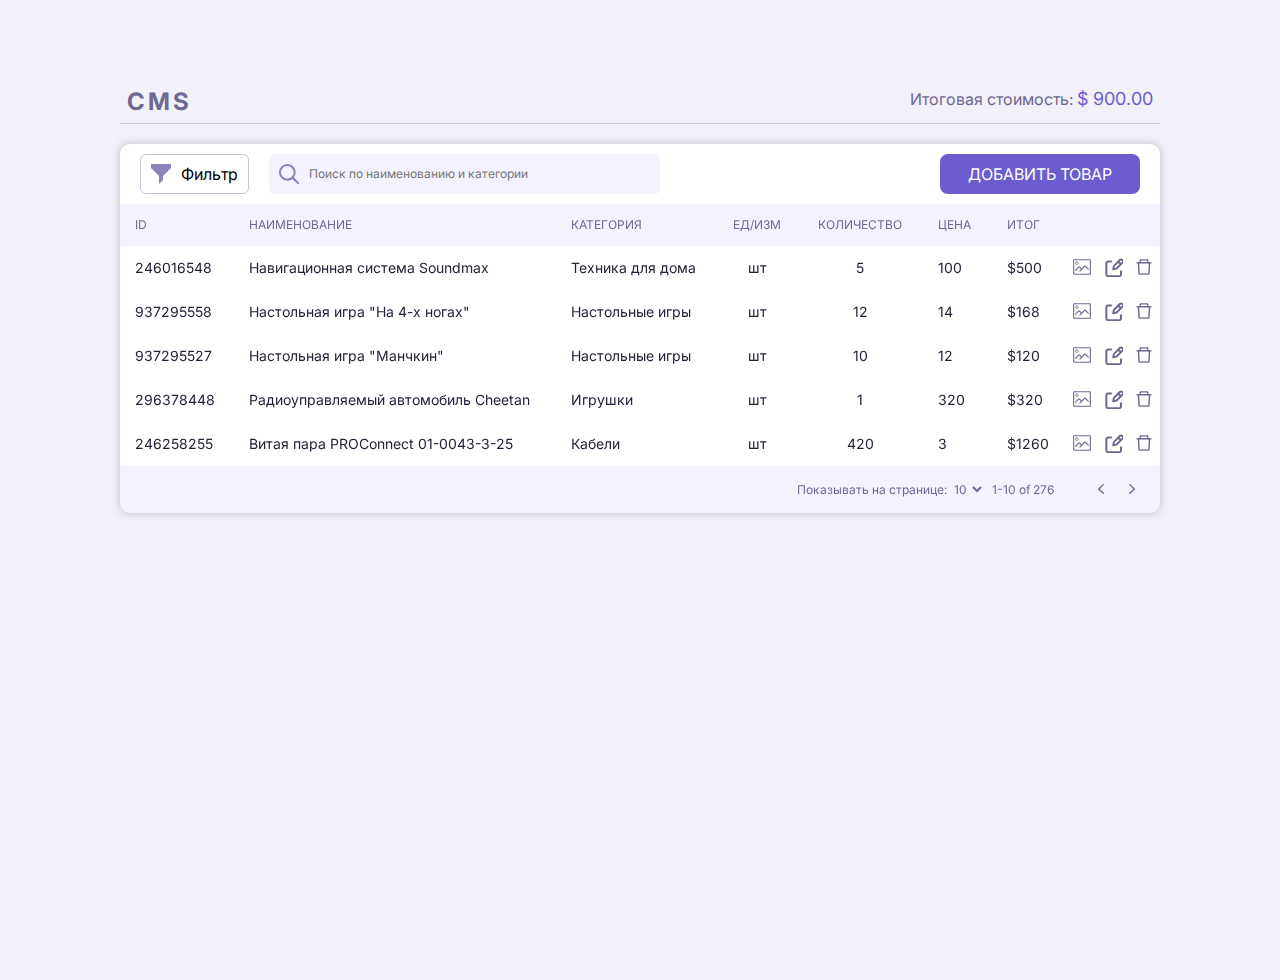
==== commit 49f0074c: "trying objects" ====
--- a/crm.html
+++ b/crm.html
@@ -11,8 +11,8 @@
   <link rel="preconnect" href="https://fonts.googleapis.com">
   <link rel="preconnect" href="https://fonts.gstatic.com" crossorigin>
   <link href="https://fonts.googleapis.com/css2?family=Inter:wght@300;400;500;700&family=Lato:wght@300;700&family=Rubik:wght@300;400;500;600;700&display=swap" rel="stylesheet">
-  <script defer src="js/this.js"></script>
-  <script defer src="js/cart.js"></script>
+  <script defer src="js/main.js"></script>
+  <script defer src="js/script.js"></script>
   <title>CRM-ShopOnline</title>
 </head>
 
@@ -53,415 +53,7 @@
                   </tr>
                 </thead>
                 <tbody class="main-content__tbody">
-                  <tr class="main-content__trr">
-                    <td class="main-content__tdd">246016548</td>
-                    <td class="main-content__tdd">Навигационная система Soundmax</td>
-                    <td class="main-content__tdd">Техника для дома</td>
-                    <td class="main-content__tdd">шт</td>
-                    <td class="main-content__tdd">5</td>
-                    <td class="main-content__tdd">$100</td>
-                    <td class="main-content__tdd">$500</td>
-                    <td class="main-content__tdd-noimg">
-                      <a href="#" class="main-content__link">
-                        <svg xmlns="http://www.w3.org/2000/svg" width="20" height="20" viewBox="0 0 20 20" fill="none">
-                          <path d="M18.75 2.13375L17.8663 1.25L1.25 17.8663L2.13375 18.75L3.38375 17.5H16.25C16.5814 17.4995 16.899 17.3676 17.1333 17.1333C17.3676 16.899 17.4995 16.5814 17.5 16.25V3.38375L18.75 2.13375ZM16.25 16.25H4.63375L9.50437 11.3794L10.9913 12.8663C11.2257 13.1006 11.5435 13.2322 11.875 13.2322C12.2065 13.2322 12.5243 13.1006 12.7587 12.8663L13.75 11.875L16.25 14.3731V16.25ZM16.25 12.605L14.6337 10.9888C14.3993 10.7544 14.0815 10.6228 13.75 10.6228C13.4185 10.6228 13.1007 10.7544 12.8663 10.9888L11.875 11.98L10.3894 10.4944L16.25 4.63375V12.605Z" fill="#6E6893" />
-                          <path d="M3.75 13.75V11.875L6.875 8.75187L7.73313 9.61062L8.61812 8.72563L7.75875 7.86625C7.52434 7.63191 7.20646 7.50027 6.875 7.50027C6.54354 7.50027 6.22566 7.63191 5.99125 7.86625L3.75 10.1075V3.75H13.75V2.5H3.75C3.41858 2.50033 3.10083 2.63213 2.86648 2.86648C2.63213 3.10083 2.50033 3.41858 2.5 3.75V13.75H3.75Z" fill="#6E6893" />
-                        </svg>
-                      </a>
-                    </td>
-                    <td class="main-content__tdd-edit">
-                      <a href="#" class="main-content__link">
-                        <svg xmlns="http://www.w3.org/2000/svg" width="20" height="20" viewBox="0 0 20 20" fill="none">
-                          <g clip-path="url(#clip0_4315_208)">
-                            <path d="M15.5629 4.86078L17.6394 6.93629L15.5629 4.86078ZM16.8982 3.03233L11.2834 8.64709C10.9933 8.9368 10.7955 9.3059 10.7148 9.70789L10.1962 12.304L12.7923 11.7844C13.1942 11.704 13.5629 11.5069 13.8531 11.2167L19.4678 5.60196C19.6366 5.43324 19.7704 5.23293 19.8617 5.01248C19.953 4.79203 20 4.55576 20 4.31714C20 4.07853 19.953 3.84225 19.8617 3.6218C19.7704 3.40136 19.6366 3.20105 19.4678 3.03233C19.2991 2.8636 19.0988 2.72976 18.8784 2.63845C18.6579 2.54714 18.4216 2.50014 18.183 2.50014C17.9444 2.50014 17.7081 2.54714 17.4877 2.63845C17.2672 2.72976 17.0669 2.8636 16.8982 3.03233V3.03233Z" stroke="#6E6893" stroke-width="2" stroke-linecap="round" stroke-linejoin="round" />
-                            <path d="M18.0394 14.2648V17.206C18.0394 17.726 17.8328 18.2248 17.4651 18.5925C17.0973 18.9602 16.5986 19.1668 16.0786 19.1668H5.29415C4.77411 19.1668 4.27537 18.9602 3.90765 18.5925C3.53993 18.2248 3.33334 17.726 3.33334 17.206V6.42157C3.33334 5.90154 3.53993 5.4028 3.90765 5.03508C4.27537 4.66735 4.77411 4.46077 5.29415 4.46077H8.23535" stroke="#6E6893" stroke-width="2" stroke-linecap="round" stroke-linejoin="round" />
-                          </g>
-                          <defs>
-                            <clipPath id="clip0_4315_208">
-                              <rect width="20" height="20" fill="white" />
-                            </clipPath>
-                          </defs>
-                        </svg>
-                      </a>
-                    </td>
-                    <td class="main-content__tdd-delete">
-                      <a href="#" class="main-content__link">
-                        <svg xmlns="http://www.w3.org/2000/svg" width="20" height="20" viewBox="0 0 20 20" fill="none">
-                          <path d="M7.03125 3.59375H6.875C6.96094 3.59375 7.03125 3.52344 7.03125 3.4375V3.59375H12.9688V3.4375C12.9688 3.52344 13.0391 3.59375 13.125 3.59375H12.9688V5H14.375V3.4375C14.375 2.74805 13.8145 2.1875 13.125 2.1875H6.875C6.18555 2.1875 5.625 2.74805 5.625 3.4375V5H7.03125V3.59375ZM16.875 5H3.125C2.7793 5 2.5 5.2793 2.5 5.625V6.25C2.5 6.33594 2.57031 6.40625 2.65625 6.40625H3.83594L4.31836 16.6211C4.34961 17.2871 4.90039 17.8125 5.56641 17.8125H14.4336C15.1016 17.8125 15.6504 17.2891 15.6816 16.6211L16.1641 6.40625H17.3438C17.4297 6.40625 17.5 6.33594 17.5 6.25V5.625C17.5 5.2793 17.2207 5 16.875 5ZM14.2832 16.4062H5.7168L5.24414 6.40625H14.7559L14.2832 16.4062Z" fill="#6E6893" />
-                        </svg>
-                      </a>
-                    </td>
-                  </tr>
-
-                  <tr class="main-content__trr">
-                    <td class="main-content__tdd">937295527</td>
-                    <td class="main-content__tdd">Настольная игра “На 4-х ногах”</td>
-                    <td class="main-content__tdd">Настольные игры</td>
-                    <td class="main-content__tdd">шт</td>
-                    <td class="main-content__tdd">12</td>
-                    <td class="main-content__tdd">$14</td>
-                    <td class="main-content__tdd">$168</td>
-                    <td class="main-content__tdd-noimg">
-                      <a href="#" class="main-content__link">
-                        <svg xmlns="http://www.w3.org/2000/svg" width="20" height="20" viewBox="0 0 20 20" fill="none">
-                          <path d="M17.7778 2.22223H2.22223C1.92754 2.22223 1.64493 2.33929 1.43655 2.54767C1.22818 2.75604 1.11111 3.03866 1.11111 3.33334V16.6667C1.11111 16.9614 1.22818 17.244 1.43655 17.4523C1.64493 17.6607 1.92754 17.7778 2.22223 17.7778H17.7778C18.0725 17.7778 18.3551 17.6607 18.5635 17.4523C18.7718 17.244 18.8889 16.9614 18.8889 16.6667V3.33334C18.8889 3.03866 18.7718 2.75604 18.5635 2.54767C18.3551 2.33929 18.0725 2.22223 17.7778 2.22223ZM2.22223 16.6667V3.33334H17.7778V16.6667H2.22223Z" fill="#6E6893"/>
-                          <path d="M4.95555 7.77778C5.28518 7.77778 5.60741 7.68003 5.8815 7.49689C6.15558 7.31376 6.3692 7.05346 6.49535 6.74892C6.62149 6.44437 6.6545 6.10926 6.59019 5.78596C6.52588 5.46266 6.36715 5.16569 6.13406 4.9326C5.90097 4.69951 5.604 4.54078 5.2807 4.47647C4.9574 4.41216 4.62228 4.44516 4.31774 4.57131C4.0132 4.69746 3.7529 4.91108 3.56976 5.18516C3.38663 5.45924 3.28888 5.78147 3.28888 6.11111C3.28888 6.55314 3.46447 6.97706 3.77703 7.28962C4.0896 7.60218 4.51352 7.77778 4.95555 7.77778ZM4.95555 5.22222C5.13158 5.22112 5.30399 5.27232 5.45089 5.36932C5.5978 5.46632 5.71259 5.60476 5.78072 5.76708C5.84885 5.9294 5.86725 6.1083 5.83358 6.28109C5.79992 6.45389 5.7157 6.61279 5.59161 6.73766C5.46752 6.86253 5.30915 6.94774 5.13657 6.98249C4.96399 7.01724 4.78498 6.99997 4.62223 6.93285C4.45949 6.86574 4.32033 6.75182 4.22241 6.60552C4.12449 6.45923 4.07222 6.28715 4.07221 6.11111C4.07367 5.87729 4.1672 5.65345 4.33255 5.48811C4.49789 5.32277 4.72172 5.22923 4.95555 5.22778V5.22222Z" fill="#6E6893"/>
-                          <path d="M12.6555 8.53889L9.65555 11.5389L7.43332 9.31666C7.32923 9.21319 7.18843 9.15511 7.04166 9.15511C6.89489 9.15511 6.75408 9.21319 6.64999 9.31666L3.28888 12.7222V14.2944L7.0611 10.5222L8.88888 12.3222L6.80555 14.4056H8.33332L13.0278 9.71111L16.6667 13.3333V11.7667L13.4389 8.53889C13.3348 8.43541 13.194 8.37733 13.0472 8.37733C12.9004 8.37733 12.7596 8.43541 12.6555 8.53889Z" fill="#6E6893"/>
-                        </svg>
-                      </a>
-                    </td>
-                    <td class="main-content__tdd-edit">
-                      <a href="#" class="main-content__link">
-                        <svg xmlns="http://www.w3.org/2000/svg" width="20" height="20" viewBox="0 0 20 20" fill="none">
-                          <g clip-path="url(#clip0_4315_208)">
-                            <path d="M15.5629 4.86078L17.6394 6.93629L15.5629 4.86078ZM16.8982 3.03233L11.2834 8.64709C10.9933 8.9368 10.7955 9.3059 10.7148 9.70789L10.1962 12.304L12.7923 11.7844C13.1942 11.704 13.5629 11.5069 13.8531 11.2167L19.4678 5.60196C19.6366 5.43324 19.7704 5.23293 19.8617 5.01248C19.953 4.79203 20 4.55576 20 4.31714C20 4.07853 19.953 3.84225 19.8617 3.6218C19.7704 3.40136 19.6366 3.20105 19.4678 3.03233C19.2991 2.8636 19.0988 2.72976 18.8784 2.63845C18.6579 2.54714 18.4216 2.50014 18.183 2.50014C17.9444 2.50014 17.7081 2.54714 17.4877 2.63845C17.2672 2.72976 17.0669 2.8636 16.8982 3.03233V3.03233Z" stroke="#6E6893" stroke-width="2" stroke-linecap="round" stroke-linejoin="round" />
-                            <path d="M18.0394 14.2648V17.206C18.0394 17.726 17.8328 18.2248 17.4651 18.5925C17.0973 18.9602 16.5986 19.1668 16.0786 19.1668H5.29415C4.77411 19.1668 4.27537 18.9602 3.90765 18.5925C3.53993 18.2248 3.33334 17.726 3.33334 17.206V6.42157C3.33334 5.90154 3.53993 5.4028 3.90765 5.03508C4.27537 4.66735 4.77411 4.46077 5.29415 4.46077H8.23535" stroke="#6E6893" stroke-width="2" stroke-linecap="round" stroke-linejoin="round" />
-                          </g>
-                          <defs>
-                            <clipPath id="clip0_4315_208">
-                              <rect width="20" height="20" fill="white" />
-                            </clipPath>
-                          </defs>
-                        </svg>
-                      </a>
-                    </td>
-                    <td class="main-content__tdd-delete">
-                      <a href="#" class="main-content__link">
-                        <svg xmlns="http://www.w3.org/2000/svg" width="20" height="20" viewBox="0 0 20 20" fill="none">
-                          <path d="M7.03125 3.59375H6.875C6.96094 3.59375 7.03125 3.52344 7.03125 3.4375V3.59375H12.9688V3.4375C12.9688 3.52344 13.0391 3.59375 13.125 3.59375H12.9688V5H14.375V3.4375C14.375 2.74805 13.8145 2.1875 13.125 2.1875H6.875C6.18555 2.1875 5.625 2.74805 5.625 3.4375V5H7.03125V3.59375ZM16.875 5H3.125C2.7793 5 2.5 5.2793 2.5 5.625V6.25C2.5 6.33594 2.57031 6.40625 2.65625 6.40625H3.83594L4.31836 16.6211C4.34961 17.2871 4.90039 17.8125 5.56641 17.8125H14.4336C15.1016 17.8125 15.6504 17.2891 15.6816 16.6211L16.1641 6.40625H17.3438C17.4297 6.40625 17.5 6.33594 17.5 6.25V5.625C17.5 5.2793 17.2207 5 16.875 5ZM14.2832 16.4062H5.7168L5.24414 6.40625H14.7559L14.2832 16.4062Z" fill="#6E6893" />
-                        </svg>
-                      </a>
-                    </td>
-                  </tr>
-
-                  <tr class="main-content__trr">
-                    <td class="main-content__tdd">246016548</td>
-                    <td class="main-content__tdd">Навигационная система Soundmax</td>
-                    <td class="main-content__tdd">Техника для дома</td>
-                    <td class="main-content__tdd">шт</td>
-                    <td class="main-content__tdd">5</td>
-                    <td class="main-content__tdd">$100</td>
-                    <td class="main-content__tdd">$500</td>
-                    <td class="main-content__tdd-noimg">
-                      <a href="#" class="main-content__link">
-                        <svg xmlns="http://www.w3.org/2000/svg" width="20" height="20" viewBox="0 0 20 20" fill="none">
-                          <path d="M17.7778 2.22223H2.22223C1.92754 2.22223 1.64493 2.33929 1.43655 2.54767C1.22818 2.75604 1.11111 3.03866 1.11111 3.33334V16.6667C1.11111 16.9614 1.22818 17.244 1.43655 17.4523C1.64493 17.6607 1.92754 17.7778 2.22223 17.7778H17.7778C18.0725 17.7778 18.3551 17.6607 18.5635 17.4523C18.7718 17.244 18.8889 16.9614 18.8889 16.6667V3.33334C18.8889 3.03866 18.7718 2.75604 18.5635 2.54767C18.3551 2.33929 18.0725 2.22223 17.7778 2.22223ZM2.22223 16.6667V3.33334H17.7778V16.6667H2.22223Z" fill="#6E6893"/>
-                          <path d="M4.95555 7.77778C5.28518 7.77778 5.60741 7.68003 5.8815 7.49689C6.15558 7.31376 6.3692 7.05346 6.49535 6.74892C6.62149 6.44437 6.6545 6.10926 6.59019 5.78596C6.52588 5.46266 6.36715 5.16569 6.13406 4.9326C5.90097 4.69951 5.604 4.54078 5.2807 4.47647C4.9574 4.41216 4.62228 4.44516 4.31774 4.57131C4.0132 4.69746 3.7529 4.91108 3.56976 5.18516C3.38663 5.45924 3.28888 5.78147 3.28888 6.11111C3.28888 6.55314 3.46447 6.97706 3.77703 7.28962C4.0896 7.60218 4.51352 7.77778 4.95555 7.77778ZM4.95555 5.22222C5.13158 5.22112 5.30399 5.27232 5.45089 5.36932C5.5978 5.46632 5.71259 5.60476 5.78072 5.76708C5.84885 5.9294 5.86725 6.1083 5.83358 6.28109C5.79992 6.45389 5.7157 6.61279 5.59161 6.73766C5.46752 6.86253 5.30915 6.94774 5.13657 6.98249C4.96399 7.01724 4.78498 6.99997 4.62223 6.93285C4.45949 6.86574 4.32033 6.75182 4.22241 6.60552C4.12449 6.45923 4.07222 6.28715 4.07221 6.11111C4.07367 5.87729 4.1672 5.65345 4.33255 5.48811C4.49789 5.32277 4.72172 5.22923 4.95555 5.22778V5.22222Z" fill="#6E6893"/>
-                          <path d="M12.6555 8.53889L9.65555 11.5389L7.43332 9.31666C7.32923 9.21319 7.18843 9.15511 7.04166 9.15511C6.89489 9.15511 6.75408 9.21319 6.64999 9.31666L3.28888 12.7222V14.2944L7.0611 10.5222L8.88888 12.3222L6.80555 14.4056H8.33332L13.0278 9.71111L16.6667 13.3333V11.7667L13.4389 8.53889C13.3348 8.43541 13.194 8.37733 13.0472 8.37733C12.9004 8.37733 12.7596 8.43541 12.6555 8.53889Z" fill="#6E6893"/>
-                        </svg>
-                      </a>
-                    </td>
-                    <td class="main-content__tdd-edit">
-                      <a href="#" class="main-content__link">
-                        <svg xmlns="http://www.w3.org/2000/svg" width="20" height="20" viewBox="0 0 20 20" fill="none">
-                          <g clip-path="url(#clip0_4315_208)">
-                            <path d="M15.5629 4.86078L17.6394 6.93629L15.5629 4.86078ZM16.8982 3.03233L11.2834 8.64709C10.9933 8.9368 10.7955 9.3059 10.7148 9.70789L10.1962 12.304L12.7923 11.7844C13.1942 11.704 13.5629 11.5069 13.8531 11.2167L19.4678 5.60196C19.6366 5.43324 19.7704 5.23293 19.8617 5.01248C19.953 4.79203 20 4.55576 20 4.31714C20 4.07853 19.953 3.84225 19.8617 3.6218C19.7704 3.40136 19.6366 3.20105 19.4678 3.03233C19.2991 2.8636 19.0988 2.72976 18.8784 2.63845C18.6579 2.54714 18.4216 2.50014 18.183 2.50014C17.9444 2.50014 17.7081 2.54714 17.4877 2.63845C17.2672 2.72976 17.0669 2.8636 16.8982 3.03233V3.03233Z" stroke="#6E6893" stroke-width="2" stroke-linecap="round" stroke-linejoin="round" />
-                            <path d="M18.0394 14.2648V17.206C18.0394 17.726 17.8328 18.2248 17.4651 18.5925C17.0973 18.9602 16.5986 19.1668 16.0786 19.1668H5.29415C4.77411 19.1668 4.27537 18.9602 3.90765 18.5925C3.53993 18.2248 3.33334 17.726 3.33334 17.206V6.42157C3.33334 5.90154 3.53993 5.4028 3.90765 5.03508C4.27537 4.66735 4.77411 4.46077 5.29415 4.46077H8.23535" stroke="#6E6893" stroke-width="2" stroke-linecap="round" stroke-linejoin="round" />
-                          </g>
-                          <defs>
-                            <clipPath id="clip0_4315_208">
-                              <rect width="20" height="20" fill="white" />
-                            </clipPath>
-                          </defs>
-                        </svg>
-                      </a>
-                    </td>
-                    <td class="main-content__tdd-delete">
-                      <a href="#" class="main-content__link">
-                        <svg xmlns="http://www.w3.org/2000/svg" width="20" height="20" viewBox="0 0 20 20" fill="none">
-                          <path d="M7.03125 3.59375H6.875C6.96094 3.59375 7.03125 3.52344 7.03125 3.4375V3.59375H12.9688V3.4375C12.9688 3.52344 13.0391 3.59375 13.125 3.59375H12.9688V5H14.375V3.4375C14.375 2.74805 13.8145 2.1875 13.125 2.1875H6.875C6.18555 2.1875 5.625 2.74805 5.625 3.4375V5H7.03125V3.59375ZM16.875 5H3.125C2.7793 5 2.5 5.2793 2.5 5.625V6.25C2.5 6.33594 2.57031 6.40625 2.65625 6.40625H3.83594L4.31836 16.6211C4.34961 17.2871 4.90039 17.8125 5.56641 17.8125H14.4336C15.1016 17.8125 15.6504 17.2891 15.6816 16.6211L16.1641 6.40625H17.3438C17.4297 6.40625 17.5 6.33594 17.5 6.25V5.625C17.5 5.2793 17.2207 5 16.875 5ZM14.2832 16.4062H5.7168L5.24414 6.40625H14.7559L14.2832 16.4062Z" fill="#6E6893" />
-                        </svg>
-                      </a>
-                    </td>
-                  </tr>
-
-                  <tr class="main-content__trr">
-                    <td class="main-content__tdd">246016548</td>
-                    <td class="main-content__tdd">Навигационная система Soundmax</td>
-                    <td class="main-content__tdd">Техника для дома</td>
-                    <td class="main-content__tdd">шт</td>
-                    <td class="main-content__tdd">5</td>
-                    <td class="main-content__tdd">$100</td>
-                    <td class="main-content__tdd">$500</td>
-                    <td class="main-content__tdd-noimg">
-                      <a href="#" class="main-content__link">
-                        <svg xmlns="http://www.w3.org/2000/svg" width="20" height="20" viewBox="0 0 20 20" fill="none">
-                          <path d="M17.7778 2.22223H2.22223C1.92754 2.22223 1.64493 2.33929 1.43655 2.54767C1.22818 2.75604 1.11111 3.03866 1.11111 3.33334V16.6667C1.11111 16.9614 1.22818 17.244 1.43655 17.4523C1.64493 17.6607 1.92754 17.7778 2.22223 17.7778H17.7778C18.0725 17.7778 18.3551 17.6607 18.5635 17.4523C18.7718 17.244 18.8889 16.9614 18.8889 16.6667V3.33334C18.8889 3.03866 18.7718 2.75604 18.5635 2.54767C18.3551 2.33929 18.0725 2.22223 17.7778 2.22223ZM2.22223 16.6667V3.33334H17.7778V16.6667H2.22223Z" fill="#6E6893"/>
-                          <path d="M4.95555 7.77778C5.28518 7.77778 5.60741 7.68003 5.8815 7.49689C6.15558 7.31376 6.3692 7.05346 6.49535 6.74892C6.62149 6.44437 6.6545 6.10926 6.59019 5.78596C6.52588 5.46266 6.36715 5.16569 6.13406 4.9326C5.90097 4.69951 5.604 4.54078 5.2807 4.47647C4.9574 4.41216 4.62228 4.44516 4.31774 4.57131C4.0132 4.69746 3.7529 4.91108 3.56976 5.18516C3.38663 5.45924 3.28888 5.78147 3.28888 6.11111C3.28888 6.55314 3.46447 6.97706 3.77703 7.28962C4.0896 7.60218 4.51352 7.77778 4.95555 7.77778ZM4.95555 5.22222C5.13158 5.22112 5.30399 5.27232 5.45089 5.36932C5.5978 5.46632 5.71259 5.60476 5.78072 5.76708C5.84885 5.9294 5.86725 6.1083 5.83358 6.28109C5.79992 6.45389 5.7157 6.61279 5.59161 6.73766C5.46752 6.86253 5.30915 6.94774 5.13657 6.98249C4.96399 7.01724 4.78498 6.99997 4.62223 6.93285C4.45949 6.86574 4.32033 6.75182 4.22241 6.60552C4.12449 6.45923 4.07222 6.28715 4.07221 6.11111C4.07367 5.87729 4.1672 5.65345 4.33255 5.48811C4.49789 5.32277 4.72172 5.22923 4.95555 5.22778V5.22222Z" fill="#6E6893"/>
-                          <path d="M12.6555 8.53889L9.65555 11.5389L7.43332 9.31666C7.32923 9.21319 7.18843 9.15511 7.04166 9.15511C6.89489 9.15511 6.75408 9.21319 6.64999 9.31666L3.28888 12.7222V14.2944L7.0611 10.5222L8.88888 12.3222L6.80555 14.4056H8.33332L13.0278 9.71111L16.6667 13.3333V11.7667L13.4389 8.53889C13.3348 8.43541 13.194 8.37733 13.0472 8.37733C12.9004 8.37733 12.7596 8.43541 12.6555 8.53889Z" fill="#6E6893"/>
-                        </svg>
-                      </a>
-                    </td>
-                    <td class="main-content__tdd-edit">
-                      <a href="#" class="main-content__link">
-                        <svg xmlns="http://www.w3.org/2000/svg" width="20" height="20" viewBox="0 0 20 20" fill="none">
-                          <g clip-path="url(#clip0_4315_208)">
-                            <path d="M15.5629 4.86078L17.6394 6.93629L15.5629 4.86078ZM16.8982 3.03233L11.2834 8.64709C10.9933 8.9368 10.7955 9.3059 10.7148 9.70789L10.1962 12.304L12.7923 11.7844C13.1942 11.704 13.5629 11.5069 13.8531 11.2167L19.4678 5.60196C19.6366 5.43324 19.7704 5.23293 19.8617 5.01248C19.953 4.79203 20 4.55576 20 4.31714C20 4.07853 19.953 3.84225 19.8617 3.6218C19.7704 3.40136 19.6366 3.20105 19.4678 3.03233C19.2991 2.8636 19.0988 2.72976 18.8784 2.63845C18.6579 2.54714 18.4216 2.50014 18.183 2.50014C17.9444 2.50014 17.7081 2.54714 17.4877 2.63845C17.2672 2.72976 17.0669 2.8636 16.8982 3.03233V3.03233Z" stroke="#6E6893" stroke-width="2" stroke-linecap="round" stroke-linejoin="round" />
-                            <path d="M18.0394 14.2648V17.206C18.0394 17.726 17.8328 18.2248 17.4651 18.5925C17.0973 18.9602 16.5986 19.1668 16.0786 19.1668H5.29415C4.77411 19.1668 4.27537 18.9602 3.90765 18.5925C3.53993 18.2248 3.33334 17.726 3.33334 17.206V6.42157C3.33334 5.90154 3.53993 5.4028 3.90765 5.03508C4.27537 4.66735 4.77411 4.46077 5.29415 4.46077H8.23535" stroke="#6E6893" stroke-width="2" stroke-linecap="round" stroke-linejoin="round" />
-                          </g>
-                          <defs>
-                            <clipPath id="clip0_4315_208">
-                              <rect width="20" height="20" fill="white" />
-                            </clipPath>
-                          </defs>
-                        </svg>
-                      </a>
-                    </td>
-                    <td class="main-content__tdd-delete">
-                      <a href="#" class="main-content__link">
-                        <svg xmlns="http://www.w3.org/2000/svg" width="20" height="20" viewBox="0 0 20 20" fill="none">
-                          <path d="M7.03125 3.59375H6.875C6.96094 3.59375 7.03125 3.52344 7.03125 3.4375V3.59375H12.9688V3.4375C12.9688 3.52344 13.0391 3.59375 13.125 3.59375H12.9688V5H14.375V3.4375C14.375 2.74805 13.8145 2.1875 13.125 2.1875H6.875C6.18555 2.1875 5.625 2.74805 5.625 3.4375V5H7.03125V3.59375ZM16.875 5H3.125C2.7793 5 2.5 5.2793 2.5 5.625V6.25C2.5 6.33594 2.57031 6.40625 2.65625 6.40625H3.83594L4.31836 16.6211C4.34961 17.2871 4.90039 17.8125 5.56641 17.8125H14.4336C15.1016 17.8125 15.6504 17.2891 15.6816 16.6211L16.1641 6.40625H17.3438C17.4297 6.40625 17.5 6.33594 17.5 6.25V5.625C17.5 5.2793 17.2207 5 16.875 5ZM14.2832 16.4062H5.7168L5.24414 6.40625H14.7559L14.2832 16.4062Z" fill="#6E6893" />
-                        </svg>
-                      </a>
-                    </td>
-                  </tr>
-
-                  <tr class="main-content__trr">
-                    <td class="main-content__tdd">246016548</td>
-                    <td class="main-content__tdd">Навигационная система Soundmax</td>
-                    <td class="main-content__tdd">Техника для дома</td>
-                    <td class="main-content__tdd">шт</td>
-                    <td class="main-content__tdd">5</td>
-                    <td class="main-content__tdd">$100</td>
-                    <td class="main-content__tdd">$500</td>
-                    <td class="main-content__tdd-noimg">
-                      <a href="#" class="main-content__link">
-                        <svg xmlns="http://www.w3.org/2000/svg" width="20" height="20" viewBox="0 0 20 20" fill="none">
-                          <path d="M17.7778 2.22223H2.22223C1.92754 2.22223 1.64493 2.33929 1.43655 2.54767C1.22818 2.75604 1.11111 3.03866 1.11111 3.33334V16.6667C1.11111 16.9614 1.22818 17.244 1.43655 17.4523C1.64493 17.6607 1.92754 17.7778 2.22223 17.7778H17.7778C18.0725 17.7778 18.3551 17.6607 18.5635 17.4523C18.7718 17.244 18.8889 16.9614 18.8889 16.6667V3.33334C18.8889 3.03866 18.7718 2.75604 18.5635 2.54767C18.3551 2.33929 18.0725 2.22223 17.7778 2.22223ZM2.22223 16.6667V3.33334H17.7778V16.6667H2.22223Z" fill="#6E6893"/>
-                          <path d="M4.95555 7.77778C5.28518 7.77778 5.60741 7.68003 5.8815 7.49689C6.15558 7.31376 6.3692 7.05346 6.49535 6.74892C6.62149 6.44437 6.6545 6.10926 6.59019 5.78596C6.52588 5.46266 6.36715 5.16569 6.13406 4.9326C5.90097 4.69951 5.604 4.54078 5.2807 4.47647C4.9574 4.41216 4.62228 4.44516 4.31774 4.57131C4.0132 4.69746 3.7529 4.91108 3.56976 5.18516C3.38663 5.45924 3.28888 5.78147 3.28888 6.11111C3.28888 6.55314 3.46447 6.97706 3.77703 7.28962C4.0896 7.60218 4.51352 7.77778 4.95555 7.77778ZM4.95555 5.22222C5.13158 5.22112 5.30399 5.27232 5.45089 5.36932C5.5978 5.46632 5.71259 5.60476 5.78072 5.76708C5.84885 5.9294 5.86725 6.1083 5.83358 6.28109C5.79992 6.45389 5.7157 6.61279 5.59161 6.73766C5.46752 6.86253 5.30915 6.94774 5.13657 6.98249C4.96399 7.01724 4.78498 6.99997 4.62223 6.93285C4.45949 6.86574 4.32033 6.75182 4.22241 6.60552C4.12449 6.45923 4.07222 6.28715 4.07221 6.11111C4.07367 5.87729 4.1672 5.65345 4.33255 5.48811C4.49789 5.32277 4.72172 5.22923 4.95555 5.22778V5.22222Z" fill="#6E6893"/>
-                          <path d="M12.6555 8.53889L9.65555 11.5389L7.43332 9.31666C7.32923 9.21319 7.18843 9.15511 7.04166 9.15511C6.89489 9.15511 6.75408 9.21319 6.64999 9.31666L3.28888 12.7222V14.2944L7.0611 10.5222L8.88888 12.3222L6.80555 14.4056H8.33332L13.0278 9.71111L16.6667 13.3333V11.7667L13.4389 8.53889C13.3348 8.43541 13.194 8.37733 13.0472 8.37733C12.9004 8.37733 12.7596 8.43541 12.6555 8.53889Z" fill="#6E6893"/>
-                        </svg>
-                      </a>
-                    </td>
-                    <td class="main-content__tdd-edit">
-                      <a href="#" class="main-content__link">
-                        <svg xmlns="http://www.w3.org/2000/svg" width="20" height="20" viewBox="0 0 20 20" fill="none">
-                          <g clip-path="url(#clip0_4315_208)">
-                            <path d="M15.5629 4.86078L17.6394 6.93629L15.5629 4.86078ZM16.8982 3.03233L11.2834 8.64709C10.9933 8.9368 10.7955 9.3059 10.7148 9.70789L10.1962 12.304L12.7923 11.7844C13.1942 11.704 13.5629 11.5069 13.8531 11.2167L19.4678 5.60196C19.6366 5.43324 19.7704 5.23293 19.8617 5.01248C19.953 4.79203 20 4.55576 20 4.31714C20 4.07853 19.953 3.84225 19.8617 3.6218C19.7704 3.40136 19.6366 3.20105 19.4678 3.03233C19.2991 2.8636 19.0988 2.72976 18.8784 2.63845C18.6579 2.54714 18.4216 2.50014 18.183 2.50014C17.9444 2.50014 17.7081 2.54714 17.4877 2.63845C17.2672 2.72976 17.0669 2.8636 16.8982 3.03233V3.03233Z" stroke="#6E6893" stroke-width="2" stroke-linecap="round" stroke-linejoin="round" />
-                            <path d="M18.0394 14.2648V17.206C18.0394 17.726 17.8328 18.2248 17.4651 18.5925C17.0973 18.9602 16.5986 19.1668 16.0786 19.1668H5.29415C4.77411 19.1668 4.27537 18.9602 3.90765 18.5925C3.53993 18.2248 3.33334 17.726 3.33334 17.206V6.42157C3.33334 5.90154 3.53993 5.4028 3.90765 5.03508C4.27537 4.66735 4.77411 4.46077 5.29415 4.46077H8.23535" stroke="#6E6893" stroke-width="2" stroke-linecap="round" stroke-linejoin="round" />
-                          </g>
-                          <defs>
-                            <clipPath id="clip0_4315_208">
-                              <rect width="20" height="20" fill="white" />
-                            </clipPath>
-                          </defs>
-                        </svg>
-                      </a>
-                    </td>
-                    <td class="main-content__tdd-delete">
-                      <a href="#" class="main-content__link">
-                        <svg xmlns="http://www.w3.org/2000/svg" width="20" height="20" viewBox="0 0 20 20" fill="none">
-                          <path d="M7.03125 3.59375H6.875C6.96094 3.59375 7.03125 3.52344 7.03125 3.4375V3.59375H12.9688V3.4375C12.9688 3.52344 13.0391 3.59375 13.125 3.59375H12.9688V5H14.375V3.4375C14.375 2.74805 13.8145 2.1875 13.125 2.1875H6.875C6.18555 2.1875 5.625 2.74805 5.625 3.4375V5H7.03125V3.59375ZM16.875 5H3.125C2.7793 5 2.5 5.2793 2.5 5.625V6.25C2.5 6.33594 2.57031 6.40625 2.65625 6.40625H3.83594L4.31836 16.6211C4.34961 17.2871 4.90039 17.8125 5.56641 17.8125H14.4336C15.1016 17.8125 15.6504 17.2891 15.6816 16.6211L16.1641 6.40625H17.3438C17.4297 6.40625 17.5 6.33594 17.5 6.25V5.625C17.5 5.2793 17.2207 5 16.875 5ZM14.2832 16.4062H5.7168L5.24414 6.40625H14.7559L14.2832 16.4062Z" fill="#6E6893" />
-                        </svg>
-                      </a>
-                    </td>
-                  </tr>
-
-                  <tr class="main-content__trr">
-                    <td class="main-content__tdd">246016548</td>
-                    <td class="main-content__tdd">Навигационная система Soundmax</td>
-                    <td class="main-content__tdd">Техника для дома</td>
-                    <td class="main-content__tdd">шт</td>
-                    <td class="main-content__tdd">5</td>
-                    <td class="main-content__tdd">$100</td>
-                    <td class="main-content__tdd">$500</td>
-                    <td class="main-content__tdd-noimg">
-                      <a href="#" class="main-content__link">
-                        <svg xmlns="http://www.w3.org/2000/svg" width="20" height="20" viewBox="0 0 20 20" fill="none">
-                          <path d="M17.7778 2.22223H2.22223C1.92754 2.22223 1.64493 2.33929 1.43655 2.54767C1.22818 2.75604 1.11111 3.03866 1.11111 3.33334V16.6667C1.11111 16.9614 1.22818 17.244 1.43655 17.4523C1.64493 17.6607 1.92754 17.7778 2.22223 17.7778H17.7778C18.0725 17.7778 18.3551 17.6607 18.5635 17.4523C18.7718 17.244 18.8889 16.9614 18.8889 16.6667V3.33334C18.8889 3.03866 18.7718 2.75604 18.5635 2.54767C18.3551 2.33929 18.0725 2.22223 17.7778 2.22223ZM2.22223 16.6667V3.33334H17.7778V16.6667H2.22223Z" fill="#6E6893"/>
-                          <path d="M4.95555 7.77778C5.28518 7.77778 5.60741 7.68003 5.8815 7.49689C6.15558 7.31376 6.3692 7.05346 6.49535 6.74892C6.62149 6.44437 6.6545 6.10926 6.59019 5.78596C6.52588 5.46266 6.36715 5.16569 6.13406 4.9326C5.90097 4.69951 5.604 4.54078 5.2807 4.47647C4.9574 4.41216 4.62228 4.44516 4.31774 4.57131C4.0132 4.69746 3.7529 4.91108 3.56976 5.18516C3.38663 5.45924 3.28888 5.78147 3.28888 6.11111C3.28888 6.55314 3.46447 6.97706 3.77703 7.28962C4.0896 7.60218 4.51352 7.77778 4.95555 7.77778ZM4.95555 5.22222C5.13158 5.22112 5.30399 5.27232 5.45089 5.36932C5.5978 5.46632 5.71259 5.60476 5.78072 5.76708C5.84885 5.9294 5.86725 6.1083 5.83358 6.28109C5.79992 6.45389 5.7157 6.61279 5.59161 6.73766C5.46752 6.86253 5.30915 6.94774 5.13657 6.98249C4.96399 7.01724 4.78498 6.99997 4.62223 6.93285C4.45949 6.86574 4.32033 6.75182 4.22241 6.60552C4.12449 6.45923 4.07222 6.28715 4.07221 6.11111C4.07367 5.87729 4.1672 5.65345 4.33255 5.48811C4.49789 5.32277 4.72172 5.22923 4.95555 5.22778V5.22222Z" fill="#6E6893"/>
-                          <path d="M12.6555 8.53889L9.65555 11.5389L7.43332 9.31666C7.32923 9.21319 7.18843 9.15511 7.04166 9.15511C6.89489 9.15511 6.75408 9.21319 6.64999 9.31666L3.28888 12.7222V14.2944L7.0611 10.5222L8.88888 12.3222L6.80555 14.4056H8.33332L13.0278 9.71111L16.6667 13.3333V11.7667L13.4389 8.53889C13.3348 8.43541 13.194 8.37733 13.0472 8.37733C12.9004 8.37733 12.7596 8.43541 12.6555 8.53889Z" fill="#6E6893"/>
-                        </svg>
-                      </a>
-                    </td>
-                    <td class="main-content__tdd-edit">
-                      <a href="#" class="main-content__link">
-                        <svg xmlns="http://www.w3.org/2000/svg" width="20" height="20" viewBox="0 0 20 20" fill="none">
-                          <g clip-path="url(#clip0_4315_208)">
-                            <path d="M15.5629 4.86078L17.6394 6.93629L15.5629 4.86078ZM16.8982 3.03233L11.2834 8.64709C10.9933 8.9368 10.7955 9.3059 10.7148 9.70789L10.1962 12.304L12.7923 11.7844C13.1942 11.704 13.5629 11.5069 13.8531 11.2167L19.4678 5.60196C19.6366 5.43324 19.7704 5.23293 19.8617 5.01248C19.953 4.79203 20 4.55576 20 4.31714C20 4.07853 19.953 3.84225 19.8617 3.6218C19.7704 3.40136 19.6366 3.20105 19.4678 3.03233C19.2991 2.8636 19.0988 2.72976 18.8784 2.63845C18.6579 2.54714 18.4216 2.50014 18.183 2.50014C17.9444 2.50014 17.7081 2.54714 17.4877 2.63845C17.2672 2.72976 17.0669 2.8636 16.8982 3.03233V3.03233Z" stroke="#6E6893" stroke-width="2" stroke-linecap="round" stroke-linejoin="round" />
-                            <path d="M18.0394 14.2648V17.206C18.0394 17.726 17.8328 18.2248 17.4651 18.5925C17.0973 18.9602 16.5986 19.1668 16.0786 19.1668H5.29415C4.77411 19.1668 4.27537 18.9602 3.90765 18.5925C3.53993 18.2248 3.33334 17.726 3.33334 17.206V6.42157C3.33334 5.90154 3.53993 5.4028 3.90765 5.03508C4.27537 4.66735 4.77411 4.46077 5.29415 4.46077H8.23535" stroke="#6E6893" stroke-width="2" stroke-linecap="round" stroke-linejoin="round" />
-                          </g>
-                          <defs>
-                            <clipPath id="clip0_4315_208">
-                              <rect width="20" height="20" fill="white" />
-                            </clipPath>
-                          </defs>
-                        </svg>
-                      </a>
-                    </td>
-                    <td class="main-content__tdd-delete">
-                      <a href="#" class="main-content__link">
-                        <svg xmlns="http://www.w3.org/2000/svg" width="20" height="20" viewBox="0 0 20 20" fill="none">
-                          <path d="M7.03125 3.59375H6.875C6.96094 3.59375 7.03125 3.52344 7.03125 3.4375V3.59375H12.9688V3.4375C12.9688 3.52344 13.0391 3.59375 13.125 3.59375H12.9688V5H14.375V3.4375C14.375 2.74805 13.8145 2.1875 13.125 2.1875H6.875C6.18555 2.1875 5.625 2.74805 5.625 3.4375V5H7.03125V3.59375ZM16.875 5H3.125C2.7793 5 2.5 5.2793 2.5 5.625V6.25C2.5 6.33594 2.57031 6.40625 2.65625 6.40625H3.83594L4.31836 16.6211C4.34961 17.2871 4.90039 17.8125 5.56641 17.8125H14.4336C15.1016 17.8125 15.6504 17.2891 15.6816 16.6211L16.1641 6.40625H17.3438C17.4297 6.40625 17.5 6.33594 17.5 6.25V5.625C17.5 5.2793 17.2207 5 16.875 5ZM14.2832 16.4062H5.7168L5.24414 6.40625H14.7559L14.2832 16.4062Z" fill="#6E6893" />
-                        </svg>
-                      </a>
-                    </td>
-                  </tr>
-
-                  <tr class="main-content__trr">
-                    <td class="main-content__tdd">246016548</td>
-                    <td class="main-content__tdd">Навигационная система Soundmax</td>
-                    <td class="main-content__tdd">Техника для дома</td>
-                    <td class="main-content__tdd">шт</td>
-                    <td class="main-content__tdd">5</td>
-                    <td class="main-content__tdd">$100</td>
-                    <td class="main-content__tdd">$500</td>
-                    <td class="main-content__tdd-noimg">
-                      <a href="#" class="main-content__link">
-                        <svg xmlns="http://www.w3.org/2000/svg" width="20" height="20" viewBox="0 0 20 20" fill="none">
-                          <path d="M17.7778 2.22223H2.22223C1.92754 2.22223 1.64493 2.33929 1.43655 2.54767C1.22818 2.75604 1.11111 3.03866 1.11111 3.33334V16.6667C1.11111 16.9614 1.22818 17.244 1.43655 17.4523C1.64493 17.6607 1.92754 17.7778 2.22223 17.7778H17.7778C18.0725 17.7778 18.3551 17.6607 18.5635 17.4523C18.7718 17.244 18.8889 16.9614 18.8889 16.6667V3.33334C18.8889 3.03866 18.7718 2.75604 18.5635 2.54767C18.3551 2.33929 18.0725 2.22223 17.7778 2.22223ZM2.22223 16.6667V3.33334H17.7778V16.6667H2.22223Z" fill="#6E6893"/>
-                          <path d="M4.95555 7.77778C5.28518 7.77778 5.60741 7.68003 5.8815 7.49689C6.15558 7.31376 6.3692 7.05346 6.49535 6.74892C6.62149 6.44437 6.6545 6.10926 6.59019 5.78596C6.52588 5.46266 6.36715 5.16569 6.13406 4.9326C5.90097 4.69951 5.604 4.54078 5.2807 4.47647C4.9574 4.41216 4.62228 4.44516 4.31774 4.57131C4.0132 4.69746 3.7529 4.91108 3.56976 5.18516C3.38663 5.45924 3.28888 5.78147 3.28888 6.11111C3.28888 6.55314 3.46447 6.97706 3.77703 7.28962C4.0896 7.60218 4.51352 7.77778 4.95555 7.77778ZM4.95555 5.22222C5.13158 5.22112 5.30399 5.27232 5.45089 5.36932C5.5978 5.46632 5.71259 5.60476 5.78072 5.76708C5.84885 5.9294 5.86725 6.1083 5.83358 6.28109C5.79992 6.45389 5.7157 6.61279 5.59161 6.73766C5.46752 6.86253 5.30915 6.94774 5.13657 6.98249C4.96399 7.01724 4.78498 6.99997 4.62223 6.93285C4.45949 6.86574 4.32033 6.75182 4.22241 6.60552C4.12449 6.45923 4.07222 6.28715 4.07221 6.11111C4.07367 5.87729 4.1672 5.65345 4.33255 5.48811C4.49789 5.32277 4.72172 5.22923 4.95555 5.22778V5.22222Z" fill="#6E6893"/>
-                          <path d="M12.6555 8.53889L9.65555 11.5389L7.43332 9.31666C7.32923 9.21319 7.18843 9.15511 7.04166 9.15511C6.89489 9.15511 6.75408 9.21319 6.64999 9.31666L3.28888 12.7222V14.2944L7.0611 10.5222L8.88888 12.3222L6.80555 14.4056H8.33332L13.0278 9.71111L16.6667 13.3333V11.7667L13.4389 8.53889C13.3348 8.43541 13.194 8.37733 13.0472 8.37733C12.9004 8.37733 12.7596 8.43541 12.6555 8.53889Z" fill="#6E6893"/>
-                        </svg>
-                      </a>
-                    </td>
-                    <td class="main-content__tdd-edit">
-                      <a href="#" class="main-content__link">
-                        <svg xmlns="http://www.w3.org/2000/svg" width="20" height="20" viewBox="0 0 20 20" fill="none">
-                          <g clip-path="url(#clip0_4315_208)">
-                            <path d="M15.5629 4.86078L17.6394 6.93629L15.5629 4.86078ZM16.8982 3.03233L11.2834 8.64709C10.9933 8.9368 10.7955 9.3059 10.7148 9.70789L10.1962 12.304L12.7923 11.7844C13.1942 11.704 13.5629 11.5069 13.8531 11.2167L19.4678 5.60196C19.6366 5.43324 19.7704 5.23293 19.8617 5.01248C19.953 4.79203 20 4.55576 20 4.31714C20 4.07853 19.953 3.84225 19.8617 3.6218C19.7704 3.40136 19.6366 3.20105 19.4678 3.03233C19.2991 2.8636 19.0988 2.72976 18.8784 2.63845C18.6579 2.54714 18.4216 2.50014 18.183 2.50014C17.9444 2.50014 17.7081 2.54714 17.4877 2.63845C17.2672 2.72976 17.0669 2.8636 16.8982 3.03233V3.03233Z" stroke="#6E6893" stroke-width="2" stroke-linecap="round" stroke-linejoin="round" />
-                            <path d="M18.0394 14.2648V17.206C18.0394 17.726 17.8328 18.2248 17.4651 18.5925C17.0973 18.9602 16.5986 19.1668 16.0786 19.1668H5.29415C4.77411 19.1668 4.27537 18.9602 3.90765 18.5925C3.53993 18.2248 3.33334 17.726 3.33334 17.206V6.42157C3.33334 5.90154 3.53993 5.4028 3.90765 5.03508C4.27537 4.66735 4.77411 4.46077 5.29415 4.46077H8.23535" stroke="#6E6893" stroke-width="2" stroke-linecap="round" stroke-linejoin="round" />
-                          </g>
-                          <defs>
-                            <clipPath id="clip0_4315_208">
-                              <rect width="20" height="20" fill="white" />
-                            </clipPath>
-                          </defs>
-                        </svg>
-                      </a>
-                    </td>
-                    <td class="main-content__tdd-delete">
-                      <a href="#" class="main-content__link">
-                        <svg xmlns="http://www.w3.org/2000/svg" width="20" height="20" viewBox="0 0 20 20" fill="none">
-                          <path d="M7.03125 3.59375H6.875C6.96094 3.59375 7.03125 3.52344 7.03125 3.4375V3.59375H12.9688V3.4375C12.9688 3.52344 13.0391 3.59375 13.125 3.59375H12.9688V5H14.375V3.4375C14.375 2.74805 13.8145 2.1875 13.125 2.1875H6.875C6.18555 2.1875 5.625 2.74805 5.625 3.4375V5H7.03125V3.59375ZM16.875 5H3.125C2.7793 5 2.5 5.2793 2.5 5.625V6.25C2.5 6.33594 2.57031 6.40625 2.65625 6.40625H3.83594L4.31836 16.6211C4.34961 17.2871 4.90039 17.8125 5.56641 17.8125H14.4336C15.1016 17.8125 15.6504 17.2891 15.6816 16.6211L16.1641 6.40625H17.3438C17.4297 6.40625 17.5 6.33594 17.5 6.25V5.625C17.5 5.2793 17.2207 5 16.875 5ZM14.2832 16.4062H5.7168L5.24414 6.40625H14.7559L14.2832 16.4062Z" fill="#6E6893" />
-                        </svg>
-                      </a>
-                    </td>
-                  </tr>
-
-                  <tr class="main-content__trr">
-                    <td class="main-content__tdd">246016548</td>
-                    <td class="main-content__tdd">Навигационная система Soundmax</td>
-                    <td class="main-content__tdd">Техника для дома</td>
-                    <td class="main-content__tdd">шт</td>
-                    <td class="main-content__tdd">5</td>
-                    <td class="main-content__tdd">$100</td>
-                    <td class="main-content__tdd">$500</td>
-                    <td class="main-content__tdd-noimg">
-                      <a href="#" class="main-content__link">
-                        <svg xmlns="http://www.w3.org/2000/svg" width="20" height="20" viewBox="0 0 20 20" fill="none">
-                          <path d="M17.7778 2.22223H2.22223C1.92754 2.22223 1.64493 2.33929 1.43655 2.54767C1.22818 2.75604 1.11111 3.03866 1.11111 3.33334V16.6667C1.11111 16.9614 1.22818 17.244 1.43655 17.4523C1.64493 17.6607 1.92754 17.7778 2.22223 17.7778H17.7778C18.0725 17.7778 18.3551 17.6607 18.5635 17.4523C18.7718 17.244 18.8889 16.9614 18.8889 16.6667V3.33334C18.8889 3.03866 18.7718 2.75604 18.5635 2.54767C18.3551 2.33929 18.0725 2.22223 17.7778 2.22223ZM2.22223 16.6667V3.33334H17.7778V16.6667H2.22223Z" fill="#6E6893"/>
-                          <path d="M4.95555 7.77778C5.28518 7.77778 5.60741 7.68003 5.8815 7.49689C6.15558 7.31376 6.3692 7.05346 6.49535 6.74892C6.62149 6.44437 6.6545 6.10926 6.59019 5.78596C6.52588 5.46266 6.36715 5.16569 6.13406 4.9326C5.90097 4.69951 5.604 4.54078 5.2807 4.47647C4.9574 4.41216 4.62228 4.44516 4.31774 4.57131C4.0132 4.69746 3.7529 4.91108 3.56976 5.18516C3.38663 5.45924 3.28888 5.78147 3.28888 6.11111C3.28888 6.55314 3.46447 6.97706 3.77703 7.28962C4.0896 7.60218 4.51352 7.77778 4.95555 7.77778ZM4.95555 5.22222C5.13158 5.22112 5.30399 5.27232 5.45089 5.36932C5.5978 5.46632 5.71259 5.60476 5.78072 5.76708C5.84885 5.9294 5.86725 6.1083 5.83358 6.28109C5.79992 6.45389 5.7157 6.61279 5.59161 6.73766C5.46752 6.86253 5.30915 6.94774 5.13657 6.98249C4.96399 7.01724 4.78498 6.99997 4.62223 6.93285C4.45949 6.86574 4.32033 6.75182 4.22241 6.60552C4.12449 6.45923 4.07222 6.28715 4.07221 6.11111C4.07367 5.87729 4.1672 5.65345 4.33255 5.48811C4.49789 5.32277 4.72172 5.22923 4.95555 5.22778V5.22222Z" fill="#6E6893"/>
-                          <path d="M12.6555 8.53889L9.65555 11.5389L7.43332 9.31666C7.32923 9.21319 7.18843 9.15511 7.04166 9.15511C6.89489 9.15511 6.75408 9.21319 6.64999 9.31666L3.28888 12.7222V14.2944L7.0611 10.5222L8.88888 12.3222L6.80555 14.4056H8.33332L13.0278 9.71111L16.6667 13.3333V11.7667L13.4389 8.53889C13.3348 8.43541 13.194 8.37733 13.0472 8.37733C12.9004 8.37733 12.7596 8.43541 12.6555 8.53889Z" fill="#6E6893"/>
-                        </svg>
-                      </a>
-                    </td>
-                    <td class="main-content__tdd-edit">
-                      <a href="#" class="main-content__link">
-                        <svg xmlns="http://www.w3.org/2000/svg" width="20" height="20" viewBox="0 0 20 20" fill="none">
-                          <g clip-path="url(#clip0_4315_208)">
-                            <path d="M15.5629 4.86078L17.6394 6.93629L15.5629 4.86078ZM16.8982 3.03233L11.2834 8.64709C10.9933 8.9368 10.7955 9.3059 10.7148 9.70789L10.1962 12.304L12.7923 11.7844C13.1942 11.704 13.5629 11.5069 13.8531 11.2167L19.4678 5.60196C19.6366 5.43324 19.7704 5.23293 19.8617 5.01248C19.953 4.79203 20 4.55576 20 4.31714C20 4.07853 19.953 3.84225 19.8617 3.6218C19.7704 3.40136 19.6366 3.20105 19.4678 3.03233C19.2991 2.8636 19.0988 2.72976 18.8784 2.63845C18.6579 2.54714 18.4216 2.50014 18.183 2.50014C17.9444 2.50014 17.7081 2.54714 17.4877 2.63845C17.2672 2.72976 17.0669 2.8636 16.8982 3.03233V3.03233Z" stroke="#6E6893" stroke-width="2" stroke-linecap="round" stroke-linejoin="round" />
-                            <path d="M18.0394 14.2648V17.206C18.0394 17.726 17.8328 18.2248 17.4651 18.5925C17.0973 18.9602 16.5986 19.1668 16.0786 19.1668H5.29415C4.77411 19.1668 4.27537 18.9602 3.90765 18.5925C3.53993 18.2248 3.33334 17.726 3.33334 17.206V6.42157C3.33334 5.90154 3.53993 5.4028 3.90765 5.03508C4.27537 4.66735 4.77411 4.46077 5.29415 4.46077H8.23535" stroke="#6E6893" stroke-width="2" stroke-linecap="round" stroke-linejoin="round" />
-                          </g>
-                          <defs>
-                            <clipPath id="clip0_4315_208">
-                              <rect width="20" height="20" fill="white" />
-                            </clipPath>
-                          </defs>
-                        </svg>
-                      </a>
-                    </td>
-                    <td class="main-content__tdd-delete">
-                      <a href="#" class="main-content__link">
-                        <svg xmlns="http://www.w3.org/2000/svg" width="20" height="20" viewBox="0 0 20 20" fill="none">
-                          <path d="M7.03125 3.59375H6.875C6.96094 3.59375 7.03125 3.52344 7.03125 3.4375V3.59375H12.9688V3.4375C12.9688 3.52344 13.0391 3.59375 13.125 3.59375H12.9688V5H14.375V3.4375C14.375 2.74805 13.8145 2.1875 13.125 2.1875H6.875C6.18555 2.1875 5.625 2.74805 5.625 3.4375V5H7.03125V3.59375ZM16.875 5H3.125C2.7793 5 2.5 5.2793 2.5 5.625V6.25C2.5 6.33594 2.57031 6.40625 2.65625 6.40625H3.83594L4.31836 16.6211C4.34961 17.2871 4.90039 17.8125 5.56641 17.8125H14.4336C15.1016 17.8125 15.6504 17.2891 15.6816 16.6211L16.1641 6.40625H17.3438C17.4297 6.40625 17.5 6.33594 17.5 6.25V5.625C17.5 5.2793 17.2207 5 16.875 5ZM14.2832 16.4062H5.7168L5.24414 6.40625H14.7559L14.2832 16.4062Z" fill="#6E6893" />
-                        </svg>
-                      </a>
-                    </td>
-                  </tr>
-
-                  <tr class="main-content__trr">
-                    <td class="main-content__tdd">246016548</td>
-                    <td class="main-content__tdd">Навигационная система Soundmax</td>
-                    <td class="main-content__tdd">Техника для дома</td>
-                    <td class="main-content__tdd">шт</td>
-                    <td class="main-content__tdd">5</td>
-                    <td class="main-content__tdd">$100</td>
-                    <td class="main-content__tdd">$500</td>
-                    <td class="main-content__tdd-noimg">
-                      <a href="#" class="main-content__link">
-                        <svg xmlns="http://www.w3.org/2000/svg" width="20" height="20" viewBox="0 0 20 20" fill="none">
-                          <path d="M17.7778 2.22223H2.22223C1.92754 2.22223 1.64493 2.33929 1.43655 2.54767C1.22818 2.75604 1.11111 3.03866 1.11111 3.33334V16.6667C1.11111 16.9614 1.22818 17.244 1.43655 17.4523C1.64493 17.6607 1.92754 17.7778 2.22223 17.7778H17.7778C18.0725 17.7778 18.3551 17.6607 18.5635 17.4523C18.7718 17.244 18.8889 16.9614 18.8889 16.6667V3.33334C18.8889 3.03866 18.7718 2.75604 18.5635 2.54767C18.3551 2.33929 18.0725 2.22223 17.7778 2.22223ZM2.22223 16.6667V3.33334H17.7778V16.6667H2.22223Z" fill="#6E6893"/>
-                          <path d="M4.95555 7.77778C5.28518 7.77778 5.60741 7.68003 5.8815 7.49689C6.15558 7.31376 6.3692 7.05346 6.49535 6.74892C6.62149 6.44437 6.6545 6.10926 6.59019 5.78596C6.52588 5.46266 6.36715 5.16569 6.13406 4.9326C5.90097 4.69951 5.604 4.54078 5.2807 4.47647C4.9574 4.41216 4.62228 4.44516 4.31774 4.57131C4.0132 4.69746 3.7529 4.91108 3.56976 5.18516C3.38663 5.45924 3.28888 5.78147 3.28888 6.11111C3.28888 6.55314 3.46447 6.97706 3.77703 7.28962C4.0896 7.60218 4.51352 7.77778 4.95555 7.77778ZM4.95555 5.22222C5.13158 5.22112 5.30399 5.27232 5.45089 5.36932C5.5978 5.46632 5.71259 5.60476 5.78072 5.76708C5.84885 5.9294 5.86725 6.1083 5.83358 6.28109C5.79992 6.45389 5.7157 6.61279 5.59161 6.73766C5.46752 6.86253 5.30915 6.94774 5.13657 6.98249C4.96399 7.01724 4.78498 6.99997 4.62223 6.93285C4.45949 6.86574 4.32033 6.75182 4.22241 6.60552C4.12449 6.45923 4.07222 6.28715 4.07221 6.11111C4.07367 5.87729 4.1672 5.65345 4.33255 5.48811C4.49789 5.32277 4.72172 5.22923 4.95555 5.22778V5.22222Z" fill="#6E6893"/>
-                          <path d="M12.6555 8.53889L9.65555 11.5389L7.43332 9.31666C7.32923 9.21319 7.18843 9.15511 7.04166 9.15511C6.89489 9.15511 6.75408 9.21319 6.64999 9.31666L3.28888 12.7222V14.2944L7.0611 10.5222L8.88888 12.3222L6.80555 14.4056H8.33332L13.0278 9.71111L16.6667 13.3333V11.7667L13.4389 8.53889C13.3348 8.43541 13.194 8.37733 13.0472 8.37733C12.9004 8.37733 12.7596 8.43541 12.6555 8.53889Z" fill="#6E6893"/>
-                        </svg>
-                      </a>
-                    </td>
-                    <td class="main-content__tdd-edit">
-                      <a href="#" class="main-content__link">
-                        <svg xmlns="http://www.w3.org/2000/svg" width="20" height="20" viewBox="0 0 20 20" fill="none">
-                          <g clip-path="url(#clip0_4315_208)">
-                            <path d="M15.5629 4.86078L17.6394 6.93629L15.5629 4.86078ZM16.8982 3.03233L11.2834 8.64709C10.9933 8.9368 10.7955 9.3059 10.7148 9.70789L10.1962 12.304L12.7923 11.7844C13.1942 11.704 13.5629 11.5069 13.8531 11.2167L19.4678 5.60196C19.6366 5.43324 19.7704 5.23293 19.8617 5.01248C19.953 4.79203 20 4.55576 20 4.31714C20 4.07853 19.953 3.84225 19.8617 3.6218C19.7704 3.40136 19.6366 3.20105 19.4678 3.03233C19.2991 2.8636 19.0988 2.72976 18.8784 2.63845C18.6579 2.54714 18.4216 2.50014 18.183 2.50014C17.9444 2.50014 17.7081 2.54714 17.4877 2.63845C17.2672 2.72976 17.0669 2.8636 16.8982 3.03233V3.03233Z" stroke="#6E6893" stroke-width="2" stroke-linecap="round" stroke-linejoin="round" />
-                            <path d="M18.0394 14.2648V17.206C18.0394 17.726 17.8328 18.2248 17.4651 18.5925C17.0973 18.9602 16.5986 19.1668 16.0786 19.1668H5.29415C4.77411 19.1668 4.27537 18.9602 3.90765 18.5925C3.53993 18.2248 3.33334 17.726 3.33334 17.206V6.42157C3.33334 5.90154 3.53993 5.4028 3.90765 5.03508C4.27537 4.66735 4.77411 4.46077 5.29415 4.46077H8.23535" stroke="#6E6893" stroke-width="2" stroke-linecap="round" stroke-linejoin="round" />
-                          </g>
-                          <defs>
-                            <clipPath id="clip0_4315_208">
-                              <rect width="20" height="20" fill="white" />
-                            </clipPath>
-                          </defs>
-                        </svg>
-                      </a>
-                    </td>
-                    <td class="main-content__tdd-delete">
-                      <a href="#" class="main-content__link">
-                        <svg xmlns="http://www.w3.org/2000/svg" width="20" height="20" viewBox="0 0 20 20" fill="none">
-                          <path d="M7.03125 3.59375H6.875C6.96094 3.59375 7.03125 3.52344 7.03125 3.4375V3.59375H12.9688V3.4375C12.9688 3.52344 13.0391 3.59375 13.125 3.59375H12.9688V5H14.375V3.4375C14.375 2.74805 13.8145 2.1875 13.125 2.1875H6.875C6.18555 2.1875 5.625 2.74805 5.625 3.4375V5H7.03125V3.59375ZM16.875 5H3.125C2.7793 5 2.5 5.2793 2.5 5.625V6.25C2.5 6.33594 2.57031 6.40625 2.65625 6.40625H3.83594L4.31836 16.6211C4.34961 17.2871 4.90039 17.8125 5.56641 17.8125H14.4336C15.1016 17.8125 15.6504 17.2891 15.6816 16.6211L16.1641 6.40625H17.3438C17.4297 6.40625 17.5 6.33594 17.5 6.25V5.625C17.5 5.2793 17.2207 5 16.875 5ZM14.2832 16.4062H5.7168L5.24414 6.40625H14.7559L14.2832 16.4062Z" fill="#6E6893" />
-                        </svg>
-                      </a>
-                    </td>
-                  </tr>
-
-                  <tr class="main-content__trr">
-                    <td class="main-content__tdd">246016548</td>
-                    <td class="main-content__tdd">Навигационная система Soundmax</td>
-                    <td class="main-content__tdd">Техника для дома</td>
-                    <td class="main-content__tdd">шт</td>
-                    <td class="main-content__tdd">5</td>
-                    <td class="main-content__tdd">$100</td>
-                    <td class="main-content__tdd">$500</td>
-                    <td class="main-content__tdd-noimg">
-                      <a href="#" class="main-content__link">
-                        <svg xmlns="http://www.w3.org/2000/svg" width="20" height="20" viewBox="0 0 20 20" fill="none">
-                          <path d="M17.7778 2.22223H2.22223C1.92754 2.22223 1.64493 2.33929 1.43655 2.54767C1.22818 2.75604 1.11111 3.03866 1.11111 3.33334V16.6667C1.11111 16.9614 1.22818 17.244 1.43655 17.4523C1.64493 17.6607 1.92754 17.7778 2.22223 17.7778H17.7778C18.0725 17.7778 18.3551 17.6607 18.5635 17.4523C18.7718 17.244 18.8889 16.9614 18.8889 16.6667V3.33334C18.8889 3.03866 18.7718 2.75604 18.5635 2.54767C18.3551 2.33929 18.0725 2.22223 17.7778 2.22223ZM2.22223 16.6667V3.33334H17.7778V16.6667H2.22223Z" fill="#6E6893"/>
-                          <path d="M4.95555 7.77778C5.28518 7.77778 5.60741 7.68003 5.8815 7.49689C6.15558 7.31376 6.3692 7.05346 6.49535 6.74892C6.62149 6.44437 6.6545 6.10926 6.59019 5.78596C6.52588 5.46266 6.36715 5.16569 6.13406 4.9326C5.90097 4.69951 5.604 4.54078 5.2807 4.47647C4.9574 4.41216 4.62228 4.44516 4.31774 4.57131C4.0132 4.69746 3.7529 4.91108 3.56976 5.18516C3.38663 5.45924 3.28888 5.78147 3.28888 6.11111C3.28888 6.55314 3.46447 6.97706 3.77703 7.28962C4.0896 7.60218 4.51352 7.77778 4.95555 7.77778ZM4.95555 5.22222C5.13158 5.22112 5.30399 5.27232 5.45089 5.36932C5.5978 5.46632 5.71259 5.60476 5.78072 5.76708C5.84885 5.9294 5.86725 6.1083 5.83358 6.28109C5.79992 6.45389 5.7157 6.61279 5.59161 6.73766C5.46752 6.86253 5.30915 6.94774 5.13657 6.98249C4.96399 7.01724 4.78498 6.99997 4.62223 6.93285C4.45949 6.86574 4.32033 6.75182 4.22241 6.60552C4.12449 6.45923 4.07222 6.28715 4.07221 6.11111C4.07367 5.87729 4.1672 5.65345 4.33255 5.48811C4.49789 5.32277 4.72172 5.22923 4.95555 5.22778V5.22222Z" fill="#6E6893"/>
-                          <path d="M12.6555 8.53889L9.65555 11.5389L7.43332 9.31666C7.32923 9.21319 7.18843 9.15511 7.04166 9.15511C6.89489 9.15511 6.75408 9.21319 6.64999 9.31666L3.28888 12.7222V14.2944L7.0611 10.5222L8.88888 12.3222L6.80555 14.4056H8.33332L13.0278 9.71111L16.6667 13.3333V11.7667L13.4389 8.53889C13.3348 8.43541 13.194 8.37733 13.0472 8.37733C12.9004 8.37733 12.7596 8.43541 12.6555 8.53889Z" fill="#6E6893"/>
-                        </svg>
-                      </a>
-                    </td>
-                    <td class="main-content__tdd-edit">
-                      <a href="#" class="main-content__link">
-                        <svg xmlns="http://www.w3.org/2000/svg" width="20" height="20" viewBox="0 0 20 20" fill="none">
-                          <g clip-path="url(#clip0_4315_208)">
-                            <path d="M15.5629 4.86078L17.6394 6.93629L15.5629 4.86078ZM16.8982 3.03233L11.2834 8.64709C10.9933 8.9368 10.7955 9.3059 10.7148 9.70789L10.1962 12.304L12.7923 11.7844C13.1942 11.704 13.5629 11.5069 13.8531 11.2167L19.4678 5.60196C19.6366 5.43324 19.7704 5.23293 19.8617 5.01248C19.953 4.79203 20 4.55576 20 4.31714C20 4.07853 19.953 3.84225 19.8617 3.6218C19.7704 3.40136 19.6366 3.20105 19.4678 3.03233C19.2991 2.8636 19.0988 2.72976 18.8784 2.63845C18.6579 2.54714 18.4216 2.50014 18.183 2.50014C17.9444 2.50014 17.7081 2.54714 17.4877 2.63845C17.2672 2.72976 17.0669 2.8636 16.8982 3.03233V3.03233Z" stroke="#6E6893" stroke-width="2" stroke-linecap="round" stroke-linejoin="round" />
-                            <path d="M18.0394 14.2648V17.206C18.0394 17.726 17.8328 18.2248 17.4651 18.5925C17.0973 18.9602 16.5986 19.1668 16.0786 19.1668H5.29415C4.77411 19.1668 4.27537 18.9602 3.90765 18.5925C3.53993 18.2248 3.33334 17.726 3.33334 17.206V6.42157C3.33334 5.90154 3.53993 5.4028 3.90765 5.03508C4.27537 4.66735 4.77411 4.46077 5.29415 4.46077H8.23535" stroke="#6E6893" stroke-width="2" stroke-linecap="round" stroke-linejoin="round" />
-                          </g>
-                          <defs>
-                            <clipPath id="clip0_4315_208">
-                              <rect width="20" height="20" fill="white" />
-                            </clipPath>
-                          </defs>
-                        </svg>
-                      </a>
-                    </td>
-                    <td class="main-content__tdd-delete">
-                      <a href="#" class="main-content__link">
-                        <svg xmlns="http://www.w3.org/2000/svg" width="20" height="20" viewBox="0 0 20 20" fill="none">
-                          <path d="M7.03125 3.59375H6.875C6.96094 3.59375 7.03125 3.52344 7.03125 3.4375V3.59375H12.9688V3.4375C12.9688 3.52344 13.0391 3.59375 13.125 3.59375H12.9688V5H14.375V3.4375C14.375 2.74805 13.8145 2.1875 13.125 2.1875H6.875C6.18555 2.1875 5.625 2.74805 5.625 3.4375V5H7.03125V3.59375ZM16.875 5H3.125C2.7793 5 2.5 5.2793 2.5 5.625V6.25C2.5 6.33594 2.57031 6.40625 2.65625 6.40625H3.83594L4.31836 16.6211C4.34961 17.2871 4.90039 17.8125 5.56641 17.8125H14.4336C15.1016 17.8125 15.6504 17.2891 15.6816 16.6211L16.1641 6.40625H17.3438C17.4297 6.40625 17.5 6.33594 17.5 6.25V5.625C17.5 5.2793 17.2207 5 16.875 5ZM14.2832 16.4062H5.7168L5.24414 6.40625H14.7559L14.2832 16.4062Z" fill="#6E6893" />
-                        </svg>
-                      </a>
-                    </td>
-                  </tr>
-
+                    <!-- Вёрстка main.js-->
                 </tbody>
 
                 <tfoot class="main-content-tfoot">
@@ -517,7 +109,10 @@
 
       <div class="product__content">
         <a class="product__close" href="#"></a>
-        <h2 class="product__title">Добавить товар</h2>
+        <div class="product__titleid">
+          <h2 class="product__title">Добавить товар</h2>
+          <p class="product__id">id: 201910241</p>
+        </div>
         <form action="https://jsonplaceholder.typicode.com/posts" method="POST">
           <fieldset class="product__fieldset">
             <div class="product__label-container">
--- a/style/style.css
+++ b/style/style.css
@@ -100,9 +100,9 @@
   line-height: 29px;
   letter-spacing: 3px;
   text-transform: uppercase;
-  margin-bottom: 21px;
-  padding: 32px 21px 21px 21px;
-  border-bottom: 1px solid #C6C2DE;
+  /* margin-bottom: 21px; */
+  padding: 21px 21px 21px 21px;
+  /* border-bottom: 1px solid #C6C2DE; */
 }
 
 .product__p-text {
@@ -543,6 +543,19 @@
   border: none;
 }
 
+.product__titleid {
+  display: flex;
+  align-items: center;
+  justify-content: space-between;
+  border-bottom: 1px solid #C6C2DE;
+  margin-bottom: 21px;
+}
+
+.product__id {
+  font-size: 10px;
+  color: #C5C5C5;
+}
+
 #items-per-page {
   color: #6E6893;
 }
